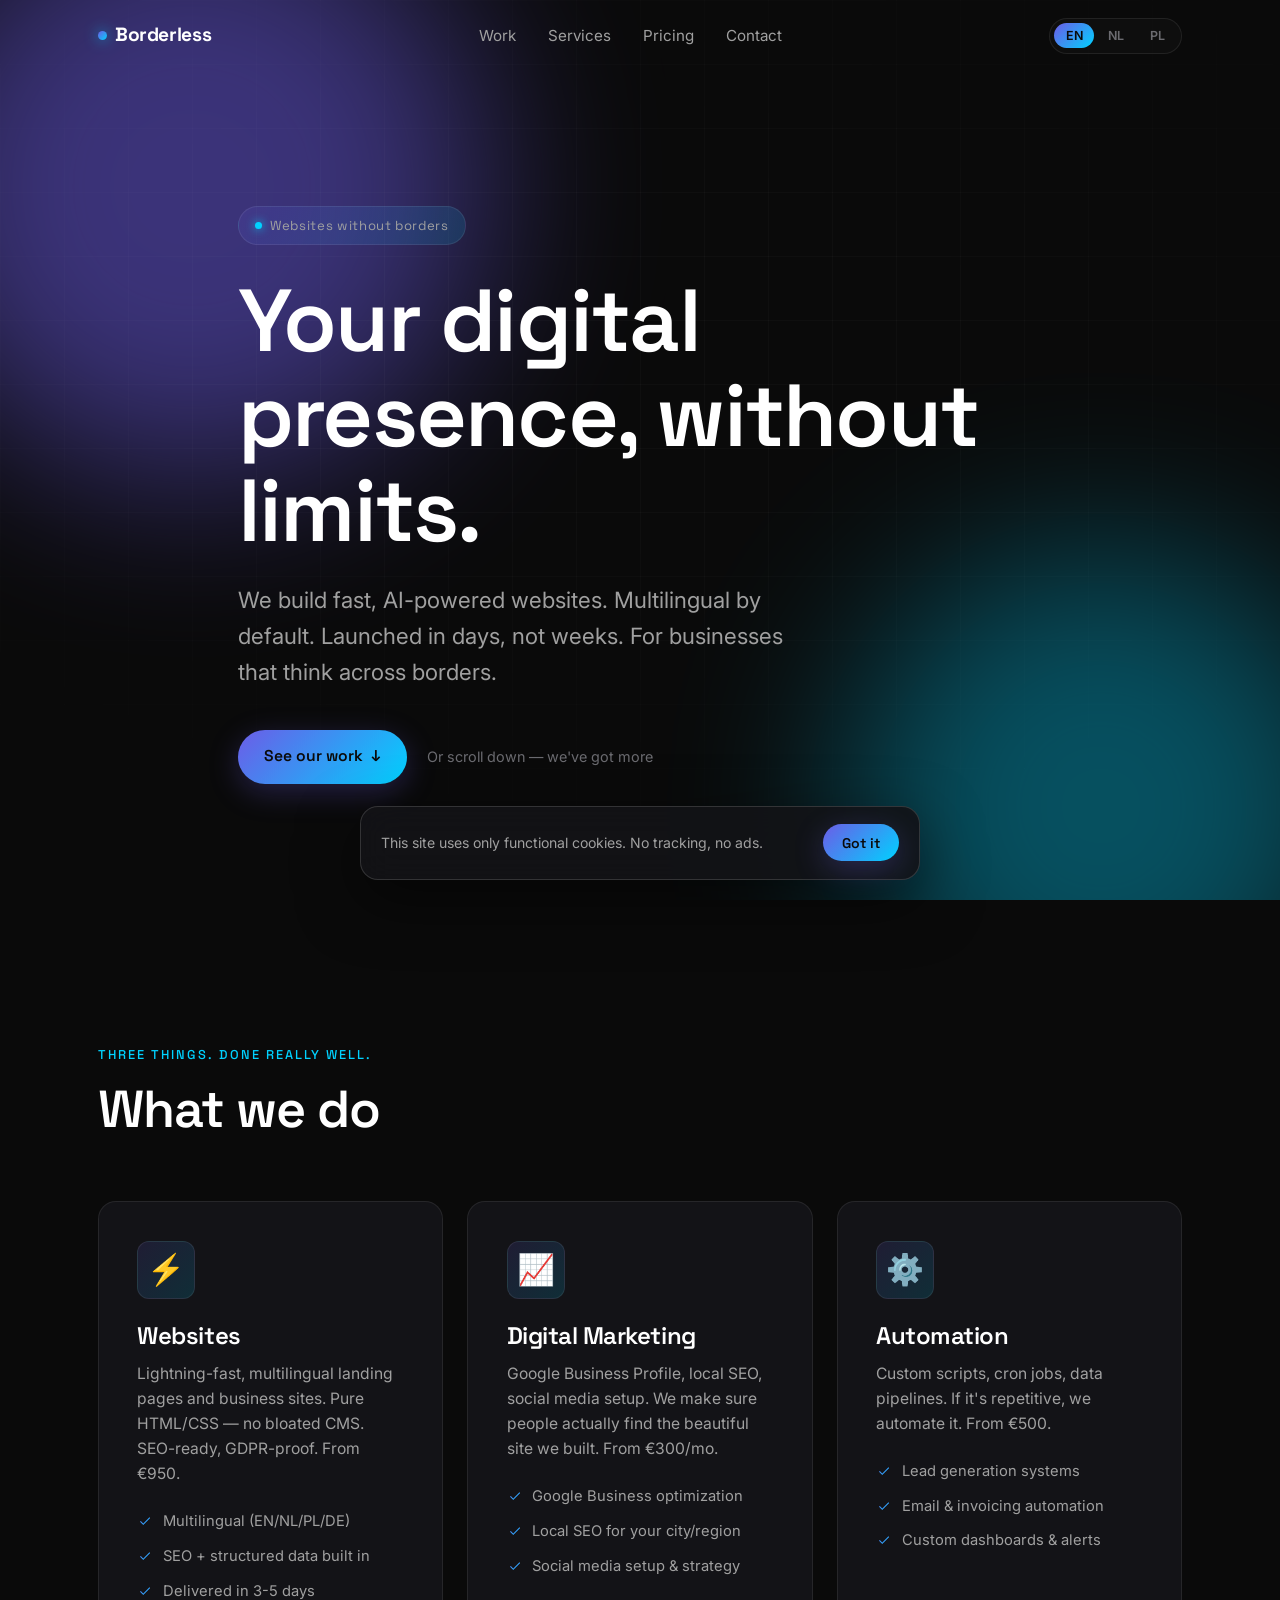
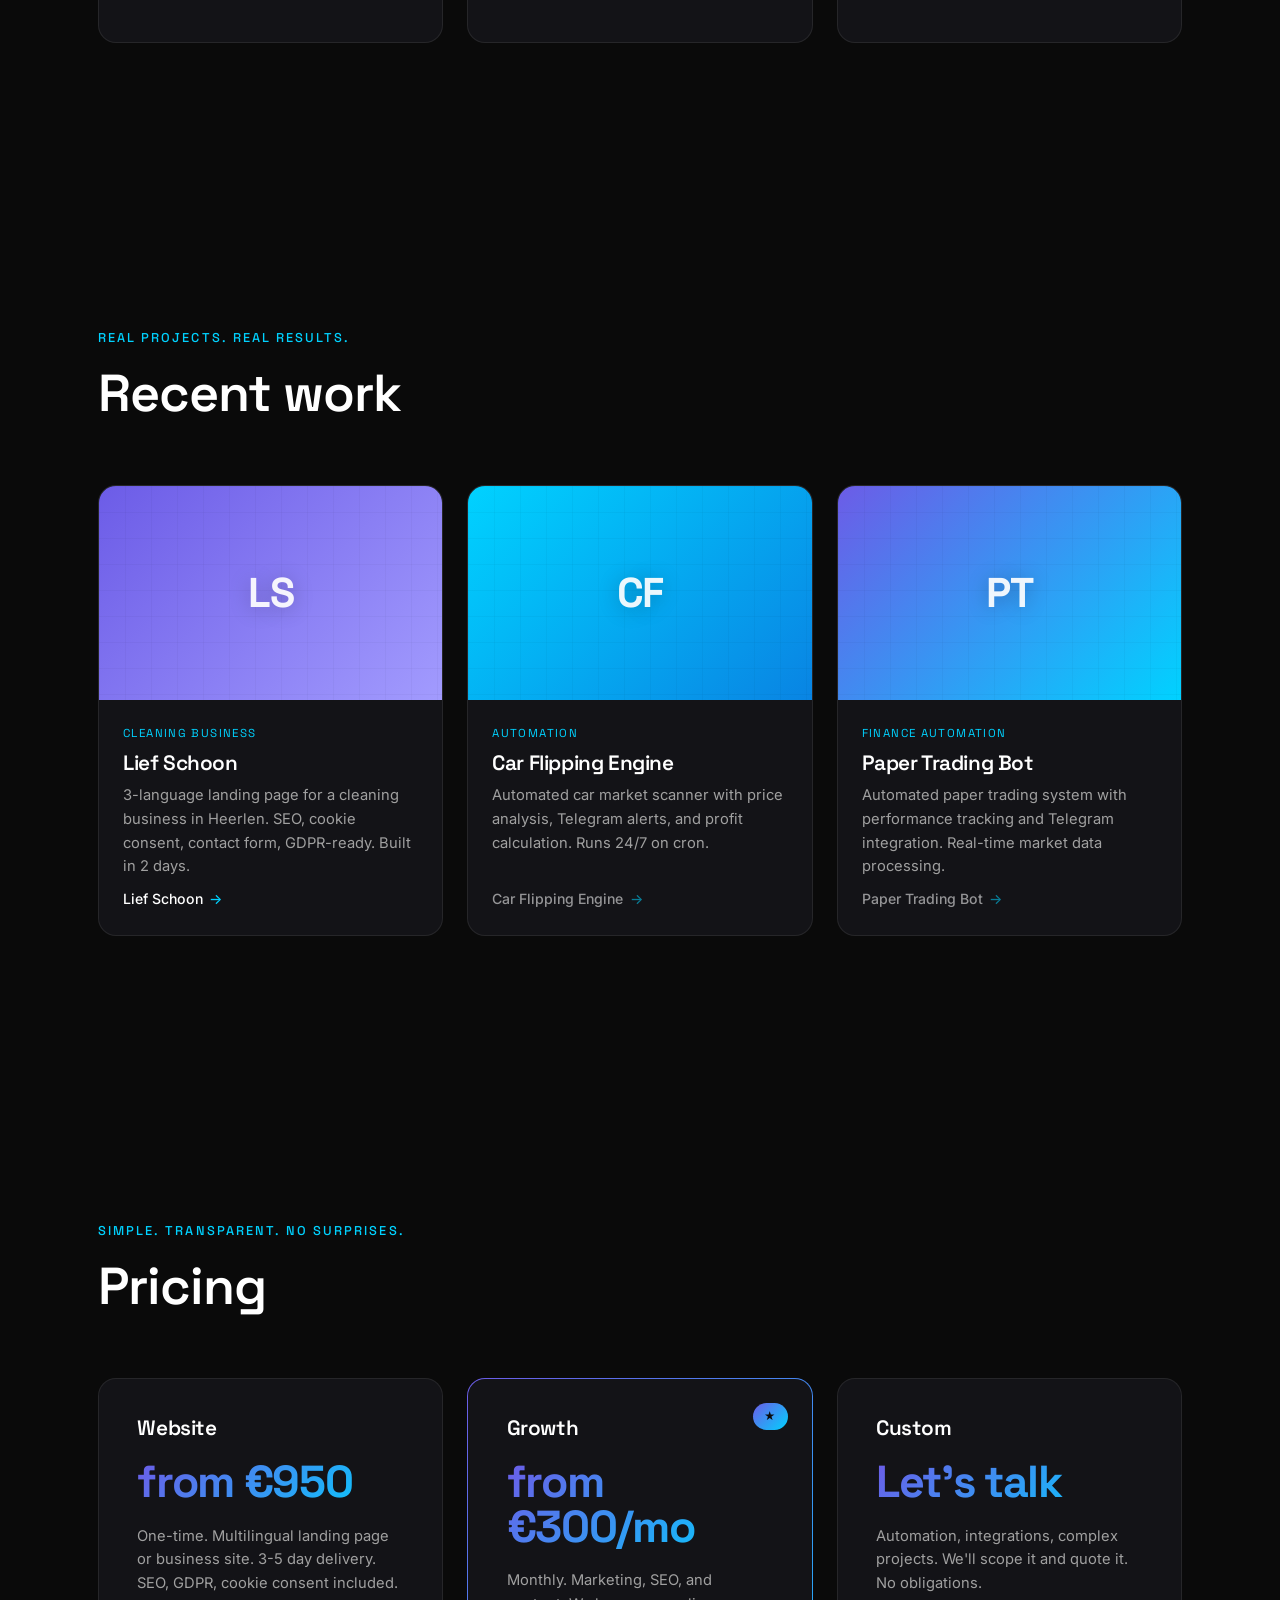
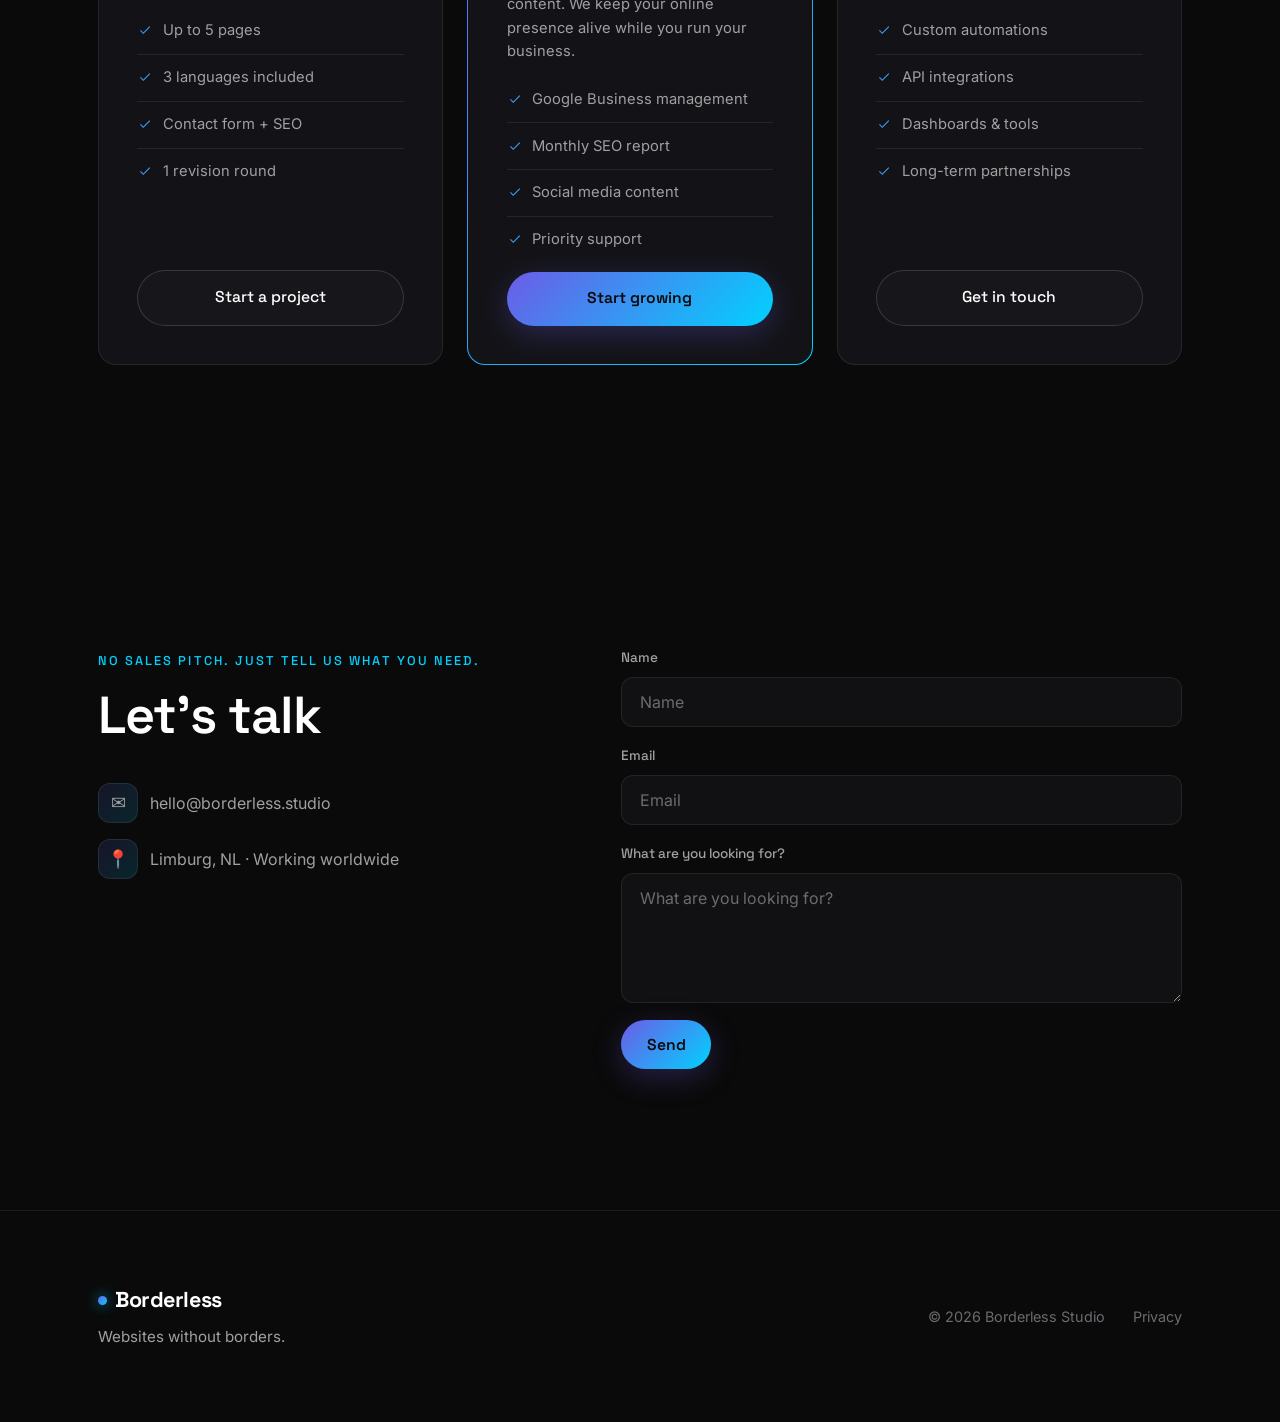
==== index.html @ 2189a5ac "feat: Borderless Studio landing page — dark premium, 3 langs, AI-powered agency" ====
<!DOCTYPE html>
<html lang="en">
<head>
  <meta charset="UTF-8" />
  <meta name="viewport" content="width=device-width, initial-scale=1.0" />
  <title data-i18n="meta.title">Borderless Studio — Websites Without Borders | AI-Powered Agency</title>
  <meta name="description" data-i18n-attr="content:meta.desc" content="We build fast, beautiful, multilingual websites for businesses that think across borders. NL · PL · EN. Based in Limburg, working worldwide." />

  <!-- Canonical & language alternates -->
  <link rel="canonical" href="https://borderless.nl/" />
  <link rel="alternate" hreflang="en" href="https://borderless.nl/" />
  <link rel="alternate" hreflang="nl" href="https://borderless.nl/" />
  <link rel="alternate" hreflang="pl" href="https://borderless.nl/" />
  <link rel="alternate" hreflang="x-default" href="https://borderless.nl/" />

  <!-- Open Graph -->
  <meta property="og:type" content="website" />
  <meta property="og:site_name" content="Borderless Studio" />
  <meta property="og:title" content="Borderless Studio — Websites Without Borders" />
  <meta property="og:description" content="Fast, AI-powered, multilingual websites. Launched in days, not weeks." />
  <meta property="og:url" content="https://borderless.nl/" />
  <meta property="og:image" content="https://borderless.nl/assets/og-image.svg" />

  <!-- Twitter -->
  <meta name="twitter:card" content="summary_large_image" />
  <meta name="twitter:title" content="Borderless Studio — Websites Without Borders" />
  <meta name="twitter:description" content="Fast, AI-powered, multilingual websites. Launched in days, not weeks." />
  <meta name="twitter:image" content="https://borderless.nl/assets/og-image.svg" />

  <meta name="theme-color" content="#0A0A0A" />

  <!-- Favicon -->
  <link rel="icon" href="assets/favicon.svg" type="image/svg+xml" />

  <!-- Fonts -->
  <link rel="preconnect" href="https://fonts.googleapis.com" />
  <link rel="preconnect" href="https://fonts.gstatic.com" crossorigin />
  <link href="https://fonts.googleapis.com/css2?family=Inter:wght@400;500;600&family=Space+Grotesk:wght@500;600;700&display=swap" rel="stylesheet" />

  <link rel="stylesheet" href="css/styles.css" />

  <!-- JSON-LD Organization schema -->
  <script type="application/ld+json">
  {
    "@context": "https://schema.org",
    "@type": "Organization",
    "name": "Borderless Studio",
    "url": "https://borderless.nl/",
    "logo": "https://borderless.nl/assets/og-image.svg",
    "description": "AI-powered agency building fast, multilingual websites, digital marketing and automation.",
    "email": "hello@borderless.studio",
    "slogan": "Websites without borders",
    "areaServed": "Worldwide",
    "address": {
      "@type": "PostalAddress",
      "addressRegion": "Limburg",
      "addressCountry": "NL"
    },
    "knowsLanguage": ["en", "nl", "pl"]
  }
  </script>
</head>
<body>

  <!-- ============ NAV ============ -->
  <header class="nav">
    <div class="nav-inner">
      <a href="#top" class="brand"><span class="dot"></span>Borderless</a>

      <nav class="nav-links" aria-label="Primary">
        <a href="#work" data-i18n="nav.work">Work</a>
        <a href="#services" data-i18n="nav.services">Services</a>
        <a href="#pricing" data-i18n="nav.pricing">Pricing</a>
        <a href="#contact" data-i18n="nav.contact">Contact</a>
      </nav>

      <div class="nav-right">
        <div class="lang" role="group" aria-label="Language">
          <button data-lang="en">EN</button>
          <button data-lang="nl">NL</button>
          <button data-lang="pl">PL</button>
        </div>
        <button class="nav-toggle" aria-label="Menu" aria-expanded="false">
          <span></span><span></span><span></span>
        </button>
      </div>
    </div>
  </header>

  <main id="top">

    <!-- ============ HERO ============ -->
    <section class="hero">
      <div class="hero-bg" aria-hidden="true">
        <span class="orb orb-1"></span>
        <span class="orb orb-2"></span>
        <span class="grid"></span>
      </div>
      <div class="container hero-inner">
        <span class="hero-tag" data-i18n="hero.tag" data-reveal>Websites without borders</span>
        <h1 data-reveal data-delay="1">
          <span data-i18n="hero.title">Your digital presence, without limits.</span>
        </h1>
        <p class="hero-desc" data-i18n="hero.desc" data-reveal data-delay="2">We build fast, AI-powered websites. Multilingual by default. Launched in days, not weeks. For businesses that think across borders.</p>
        <div class="hero-actions" data-reveal data-delay="3">
          <a href="#work" class="btn btn-primary"><span data-i18n="hero.cta">See our work</span> ↓</a>
          <span class="hero-secondary" data-i18n="hero.secondary">Or scroll down — we've got more</span>
        </div>
      </div>
    </section>

    <!-- ============ SERVICES ============ -->
    <section class="section" id="services">
      <div class="container">
        <div class="section-head" data-reveal>
          <span class="eyebrow" data-i18n="services.subtitle">Three things. Done really well.</span>
          <h2 class="section-title" data-i18n="services.title">What we do</h2>
        </div>

        <div class="grid-3">
          <!-- Websites -->
          <article class="card" data-reveal>
            <div class="card-icon" aria-hidden="true">⚡</div>
            <h3 data-i18n="services.websites.title">Websites</h3>
            <p class="card-desc" data-i18n="services.websites.desc">Lightning-fast, multilingual landing pages and business sites.</p>
            <ul class="card-list">
              <li data-i18n="services.websites.items.0">Multilingual (EN/NL/PL/DE)</li>
              <li data-i18n="services.websites.items.1">SEO + structured data built in</li>
              <li data-i18n="services.websites.items.2">Delivered in 3-5 days</li>
            </ul>
          </article>

          <!-- Marketing -->
          <article class="card" data-reveal data-delay="1">
            <div class="card-icon" aria-hidden="true">📈</div>
            <h3 data-i18n="services.marketing.title">Digital Marketing</h3>
            <p class="card-desc" data-i18n="services.marketing.desc">Google Business Profile, local SEO, social media setup.</p>
            <ul class="card-list">
              <li data-i18n="services.marketing.items.0">Google Business optimization</li>
              <li data-i18n="services.marketing.items.1">Local SEO for your city/region</li>
              <li data-i18n="services.marketing.items.2">Social media setup & strategy</li>
            </ul>
          </article>

          <!-- Automation -->
          <article class="card" data-reveal data-delay="2">
            <div class="card-icon" aria-hidden="true">⚙️</div>
            <h3 data-i18n="services.automation.title">Automation</h3>
            <p class="card-desc" data-i18n="services.automation.desc">Custom scripts, cron jobs, data pipelines.</p>
            <ul class="card-list">
              <li data-i18n="services.automation.items.0">Lead generation systems</li>
              <li data-i18n="services.automation.items.1">Email & invoicing automation</li>
              <li data-i18n="services.automation.items.2">Custom dashboards & alerts</li>
            </ul>
          </article>
        </div>
      </div>
    </section>

    <!-- ============ WORK ============ -->
    <section class="section" id="work">
      <div class="container">
        <div class="section-head" data-reveal>
          <span class="eyebrow" data-i18n="work.subtitle">Real projects. Real results.</span>
          <h2 class="section-title" data-i18n="work.title">Recent work</h2>
        </div>

        <div class="work-grid">
          <!-- Case 1 -->
          <article class="work-card" data-reveal>
            <div class="work-thumb work-thumb-1" aria-hidden="true"><span class="mark">LS</span></div>
            <div class="work-body">
              <span class="work-tag" data-i18n="work.case1.tag">Cleaning business</span>
              <h3 data-i18n="work.case1.title">Lief Schoon</h3>
              <p data-i18n="work.case1.desc">3-language landing page for a cleaning business in Heerlen.</p>
              <a class="work-link" data-i18n-href="work.case1.link" href="https://liefschoon.nl" target="_blank" rel="noopener">
                <span data-i18n="work.case1.title">Lief Schoon</span> <span class="arr">→</span>
              </a>
            </div>
          </article>

          <!-- Case 2 -->
          <article class="work-card" data-reveal data-delay="1">
            <div class="work-thumb work-thumb-2" aria-hidden="true"><span class="mark">CF</span></div>
            <div class="work-body">
              <span class="work-tag" data-i18n="work.case2.tag">Automation</span>
              <h3 data-i18n="work.case2.title">Car Flipping Engine</h3>
              <p data-i18n="work.case2.desc">Automated car market scanner with price analysis and Telegram alerts.</p>
              <a class="work-link" data-i18n-href="work.case2.link" href="#">
                <span data-i18n="work.case2.title">Car Flipping Engine</span> <span class="arr">→</span>
              </a>
            </div>
          </article>

          <!-- Case 3 -->
          <article class="work-card" data-reveal data-delay="2">
            <div class="work-thumb work-thumb-3" aria-hidden="true"><span class="mark">PT</span></div>
            <div class="work-body">
              <span class="work-tag" data-i18n="work.case3.tag">Finance automation</span>
              <h3 data-i18n="work.case3.title">Paper Trading Bot</h3>
              <p data-i18n="work.case3.desc">Automated paper trading system with performance tracking.</p>
              <a class="work-link" data-i18n-href="work.case3.link" href="#">
                <span data-i18n="work.case3.title">Paper Trading Bot</span> <span class="arr">→</span>
              </a>
            </div>
          </article>
        </div>
      </div>
    </section>

    <!-- ============ PRICING ============ -->
    <section class="section" id="pricing">
      <div class="container">
        <div class="section-head" data-reveal>
          <span class="eyebrow" data-i18n="pricing.subtitle">Simple. Transparent. No surprises.</span>
          <h2 class="section-title" data-i18n="pricing.title">Pricing</h2>
        </div>

        <div class="pricing-grid">
          <!-- Website -->
          <article class="price-card" data-reveal>
            <h3 data-i18n="pricing.website.title">Website</h3>
            <div class="price-amount gradient-text" data-i18n="pricing.website.price">from €950</div>
            <p class="price-desc" data-i18n="pricing.website.desc">One-time. Multilingual landing page or business site.</p>
            <ul class="price-list">
              <li data-i18n="pricing.website.items.0">Up to 5 pages</li>
              <li data-i18n="pricing.website.items.1">3 languages included</li>
              <li data-i18n="pricing.website.items.2">Contact form + SEO</li>
              <li data-i18n="pricing.website.items.3">1 revision round</li>
            </ul>
            <a href="#contact" class="btn btn-ghost" data-i18n="pricing.website.cta">Start a project</a>
          </article>

          <!-- Growth (featured) -->
          <article class="price-card featured" data-reveal data-delay="1">
            <span class="price-badge">★</span>
            <h3 data-i18n="pricing.growth.title">Growth</h3>
            <div class="price-amount gradient-text" data-i18n="pricing.growth.price">from €300/mo</div>
            <p class="price-desc" data-i18n="pricing.growth.desc">Monthly. Marketing, SEO, and content.</p>
            <ul class="price-list">
              <li data-i18n="pricing.growth.items.0">Google Business management</li>
              <li data-i18n="pricing.growth.items.1">Monthly SEO report</li>
              <li data-i18n="pricing.growth.items.2">Social media content</li>
              <li data-i18n="pricing.growth.items.3">Priority support</li>
            </ul>
            <a href="#contact" class="btn btn-primary" data-i18n="pricing.growth.cta">Start growing</a>
          </article>

          <!-- Custom -->
          <article class="price-card" data-reveal data-delay="2">
            <h3 data-i18n="pricing.custom.title">Custom</h3>
            <div class="price-amount gradient-text" data-i18n="pricing.custom.price">Let's talk</div>
            <p class="price-desc" data-i18n="pricing.custom.desc">Automation, integrations, complex projects.</p>
            <ul class="price-list">
              <li data-i18n="pricing.custom.items.0">Custom automations</li>
              <li data-i18n="pricing.custom.items.1">API integrations</li>
              <li data-i18n="pricing.custom.items.2">Dashboards & tools</li>
              <li data-i18n="pricing.custom.items.3">Long-term partnerships</li>
            </ul>
            <a href="#contact" class="btn btn-ghost" data-i18n="pricing.custom.cta">Get in touch</a>
          </article>
        </div>
      </div>
    </section>

    <!-- ============ CONTACT ============ -->
    <section class="section" id="contact">
      <div class="container">
        <div class="contact-wrap">
          <div class="contact-info" data-reveal>
            <div>
              <span class="eyebrow" data-i18n="contact.subtitle">No sales pitch. Just tell us what you need.</span>
              <h2 class="section-title" data-i18n="contact.title">Let's talk</h2>
            </div>
            <div class="contact-meta">
              <a href="mailto:hello@borderless.studio">
                <span class="ic" aria-hidden="true">✉</span>
                <span data-i18n="contact.email_label">hello@borderless.studio</span>
              </a>
              <span>
                <span class="ic" aria-hidden="true">📍</span>
                <span data-i18n="contact.location">Limburg, NL · Working worldwide</span>
              </span>
            </div>
          </div>

          <form id="contact-form" class="form" data-reveal data-delay="1">
            <input type="hidden" name="access_key" value="6c70aaf5-dd2a-474c-94fd-c54477efcf26" />
            <input type="hidden" name="subject" value="New inquiry via Borderless Studio" />
            <input type="hidden" name="from_name" value="Borderless Studio Website" />
            <!-- honeypot -->
            <input type="checkbox" name="botcheck" class="hp" tabindex="-1" autocomplete="off" aria-hidden="true" />

            <div class="field">
              <label for="c-name" data-i18n="contact.name">Name</label>
              <input id="c-name" type="text" name="name" required data-i18n-attr="placeholder:contact.name" />
            </div>
            <div class="field">
              <label for="c-email" data-i18n="contact.email">Email</label>
              <input id="c-email" type="email" name="email" required data-i18n-attr="placeholder:contact.email" />
            </div>
            <div class="field">
              <label for="c-msg" data-i18n="contact.message">What are you looking for?</label>
              <textarea id="c-msg" name="message" required data-i18n-attr="placeholder:contact.message"></textarea>
            </div>
            <button type="submit" class="btn btn-primary" data-i18n="contact.submit">Send</button>
            <p class="form-note" role="status" aria-live="polite"></p>
          </form>
        </div>
      </div>
    </section>
  </main>

  <!-- ============ FOOTER ============ -->
  <footer class="footer">
    <div class="container footer-inner">
      <div>
        <div class="brand"><span class="dot"></span>Borderless</div>
        <p class="footer-tagline" data-i18n="footer.tagline">Websites without borders.</p>
      </div>
      <div class="footer-right">
        <span data-i18n="footer.rights">© 2026 Borderless Studio</span>
        <a href="privacy.html" data-i18n="footer.privacy">Privacy</a>
      </div>
    </div>
  </footer>

  <!-- ============ COOKIE BANNER ============ -->
  <div class="cookie" role="dialog" aria-live="polite" aria-label="Cookie notice">
    <p data-i18n="cookie.text">This site uses only functional cookies. No tracking, no ads.</p>
    <button class="btn btn-primary" data-i18n="cookie.button">Got it</button>
  </div>

  <script src="js/main.js"></script>
</body>
</html>
---- css/styles.css ----
/* ==========================================================================
   Borderless Studio — Design System
   Dark · Premium · Minimal
   ========================================================================== */

:root {
  --bg: #0A0A0A;
  --bg-elev: #111114;
  --bg-card: #131317;
  --border: rgba(255, 255, 255, 0.08);
  --border-strong: rgba(255, 255, 255, 0.14);
  --text: #FFFFFF;
  --text-soft: #A0A0A0;
  --text-dim: #6B6B70;

  --accent-1: #6C5CE7;
  --accent-2: #00D2FF;
  --gradient: linear-gradient(135deg, #6C5CE7 0%, #00D2FF 100%);
  --gradient-soft: linear-gradient(135deg, rgba(108, 92, 231, 0.14), rgba(0, 210, 255, 0.14));

  --font-body: 'Inter', -apple-system, BlinkMacSystemFont, 'Segoe UI', sans-serif;
  --font-head: 'Space Grotesk', var(--font-body);

  --max: 1180px;
  --pad: clamp(1.25rem, 5vw, 3rem);
  --radius: 18px;
  --radius-sm: 12px;

  --ease: cubic-bezier(0.16, 1, 0.3, 1);
}

/* ---------- Reset ---------- */
*,
*::before,
*::after { box-sizing: border-box; margin: 0; padding: 0; }

html {
  scroll-behavior: smooth;
  scroll-padding-top: 90px;
  -webkit-text-size-adjust: 100%;
}

body {
  font-family: var(--font-body);
  background: var(--bg);
  color: var(--text);
  line-height: 1.6;
  font-size: 16px;
  -webkit-font-smoothing: antialiased;
  text-rendering: optimizeLegibility;
  overflow-x: hidden;
}

img, svg { display: block; max-width: 100%; }
a { color: inherit; text-decoration: none; }
button { font-family: inherit; cursor: pointer; border: none; background: none; }
ul { list-style: none; }

::selection { background: rgba(108, 92, 231, 0.4); color: #fff; }

/* ---------- Layout helpers ---------- */
.container {
  width: 100%;
  max-width: var(--max);
  margin-inline: auto;
  padding-inline: var(--pad);
}

.section {
  padding-block: clamp(4.5rem, 11vw, 9rem);
  position: relative;
}

.section-head { max-width: 640px; margin-bottom: clamp(2.5rem, 6vw, 4rem); }

.eyebrow {
  font-family: var(--font-head);
  font-size: 0.8rem;
  font-weight: 500;
  letter-spacing: 0.16em;
  text-transform: uppercase;
  color: var(--accent-2);
  display: inline-block;
  margin-bottom: 1rem;
}

h1, h2, h3 { font-family: var(--font-head); font-weight: 600; line-height: 1.08; letter-spacing: -0.02em; }

h2.section-title {
  font-size: clamp(2rem, 5vw, 3.25rem);
  margin-bottom: 0.75rem;
}

.section-sub { color: var(--text-soft); font-size: clamp(1rem, 2vw, 1.15rem); }

.gradient-text {
  background: var(--gradient);
  -webkit-background-clip: text;
  background-clip: text;
  color: transparent;
}

/* ---------- Buttons ---------- */
.btn {
  display: inline-flex;
  align-items: center;
  gap: 0.55rem;
  font-family: var(--font-head);
  font-weight: 500;
  font-size: 0.98rem;
  padding: 0.9rem 1.6rem;
  border-radius: 100px;
  transition: transform 0.35s var(--ease), box-shadow 0.35s var(--ease), background 0.35s var(--ease);
  white-space: nowrap;
}

.btn-primary {
  background: var(--gradient);
  color: #0A0A0A;
  font-weight: 600;
  box-shadow: 0 8px 30px rgba(108, 92, 231, 0.28);
}
.btn-primary:hover { transform: translateY(-2px); box-shadow: 0 14px 44px rgba(0, 210, 255, 0.32); }

.btn-ghost {
  border: 1px solid var(--border-strong);
  color: var(--text);
  background: rgba(255, 255, 255, 0.02);
}
.btn-ghost:hover { border-color: rgba(255, 255, 255, 0.4); transform: translateY(-2px); }

/* ==========================================================================
   Navigation
   ========================================================================== */
.nav {
  position: fixed;
  inset: 0 0 auto 0;
  z-index: 100;
  transition: background 0.4s var(--ease), border-color 0.4s var(--ease);
  border-bottom: 1px solid transparent;
}
.nav.scrolled {
  background: rgba(10, 10, 10, 0.72);
  backdrop-filter: blur(16px) saturate(140%);
  -webkit-backdrop-filter: blur(16px) saturate(140%);
  border-bottom-color: var(--border);
}

.nav-inner {
  max-width: var(--max);
  margin-inline: auto;
  padding: 1.1rem var(--pad);
  display: flex;
  align-items: center;
  justify-content: space-between;
  gap: 1.5rem;
}

.brand {
  font-family: var(--font-head);
  font-weight: 700;
  font-size: 1.2rem;
  letter-spacing: -0.02em;
  display: flex;
  align-items: center;
  gap: 0.5rem;
}
.brand .dot {
  width: 9px; height: 9px; border-radius: 50%;
  background: var(--gradient);
  box-shadow: 0 0 14px rgba(0, 210, 255, 0.7);
}

.nav-links { display: flex; align-items: center; gap: 2rem; }
.nav-links a {
  font-size: 0.95rem;
  color: var(--text-soft);
  position: relative;
  transition: color 0.3s var(--ease);
}
.nav-links a::after {
  content: ''; position: absolute; left: 0; bottom: -5px;
  width: 0; height: 1.5px; background: var(--gradient);
  transition: width 0.3s var(--ease);
}
.nav-links a:hover { color: var(--text); }
.nav-links a:hover::after { width: 100%; }

.nav-right { display: flex; align-items: center; gap: 1.25rem; }

/* Language switcher */
.lang {
  display: flex;
  align-items: center;
  gap: 0.15rem;
  border: 1px solid var(--border);
  border-radius: 100px;
  padding: 0.28rem;
  background: rgba(255, 255, 255, 0.02);
}
.lang button {
  font-size: 0.78rem;
  font-weight: 600;
  letter-spacing: 0.03em;
  color: var(--text-dim);
  padding: 0.32rem 0.7rem;
  border-radius: 100px;
  transition: color 0.3s var(--ease), background 0.3s var(--ease);
}
.lang button:hover { color: var(--text); }
.lang button.active { color: #0A0A0A; background: var(--gradient); }

/* Mobile nav toggle */
.nav-toggle { display: none; width: 26px; height: 20px; position: relative; }
.nav-toggle span {
  position: absolute; left: 0; height: 2px; width: 100%; background: var(--text);
  transition: transform 0.35s var(--ease), opacity 0.3s var(--ease);
}
.nav-toggle span:nth-child(1) { top: 0; }
.nav-toggle span:nth-child(2) { top: 9px; }
.nav-toggle span:nth-child(3) { top: 18px; }
.nav.open .nav-toggle span:nth-child(1) { transform: translateY(9px) rotate(45deg); }
.nav.open .nav-toggle span:nth-child(2) { opacity: 0; }
.nav.open .nav-toggle span:nth-child(3) { transform: translateY(-9px) rotate(-45deg); }

/* ==========================================================================
   Hero
   ========================================================================== */
.hero {
  position: relative;
  min-height: 100svh;
  display: flex;
  align-items: center;
  padding-top: 90px;
  overflow: hidden;
}
.hero-bg {
  position: absolute;
  inset: 0;
  z-index: 0;
  pointer-events: none;
}
.hero-bg .orb {
  position: absolute;
  border-radius: 50%;
  filter: blur(90px);
  opacity: 0.5;
  animation: float 18s ease-in-out infinite;
}
.hero-bg .orb-1 { width: 46vw; height: 46vw; background: #6C5CE7; top: -12%; left: -8%; }
.hero-bg .orb-2 { width: 40vw; height: 40vw; background: #00D2FF; bottom: -18%; right: -6%; animation-delay: -6s; opacity: 0.35; }
.hero-bg .grid {
  position: absolute; inset: 0;
  background-image:
    linear-gradient(rgba(255,255,255,0.025) 1px, transparent 1px),
    linear-gradient(90deg, rgba(255,255,255,0.025) 1px, transparent 1px);
  background-size: 64px 64px;
  mask-image: radial-gradient(ellipse 80% 60% at 50% 40%, #000 30%, transparent 100%);
  -webkit-mask-image: radial-gradient(ellipse 80% 60% at 50% 40%, #000 30%, transparent 100%);
}

@keyframes float {
  0%, 100% { transform: translate(0, 0) scale(1); }
  50% { transform: translate(4%, 6%) scale(1.08); }
}

.hero-inner { position: relative; z-index: 1; max-width: 900px; }

.hero-tag {
  display: inline-flex;
  align-items: center;
  gap: 0.5rem;
  font-family: var(--font-head);
  font-size: 0.82rem;
  letter-spacing: 0.05em;
  color: var(--text-soft);
  border: 1px solid var(--border);
  background: var(--gradient-soft);
  padding: 0.5rem 1rem;
  border-radius: 100px;
  margin-bottom: 1.75rem;
}
.hero-tag::before {
  content: ''; width: 7px; height: 7px; border-radius: 50%;
  background: var(--accent-2); box-shadow: 0 0 10px var(--accent-2);
}

.hero h1 {
  font-size: clamp(2.6rem, 8vw, 5.5rem);
  margin-bottom: 1.5rem;
  max-width: 15ch;
}

.hero-desc {
  font-size: clamp(1.05rem, 2.4vw, 1.4rem);
  color: var(--text-soft);
  max-width: 42ch;
  margin-bottom: 2.5rem;
}

.hero-actions { display: flex; align-items: center; gap: 1.25rem; flex-wrap: wrap; }
.hero-secondary { color: var(--text-dim); font-size: 0.9rem; }

/* ==========================================================================
   Services
   ========================================================================== */
.grid-3 {
  display: grid;
  grid-template-columns: repeat(3, 1fr);
  gap: 1.5rem;
}

.card {
  background: var(--bg-card);
  border: 1px solid var(--border);
  border-radius: var(--radius);
  padding: clamp(1.75rem, 3vw, 2.5rem);
  position: relative;
  overflow: hidden;
  transition: transform 0.45s var(--ease), border-color 0.45s var(--ease), background 0.45s var(--ease);
}
.card::before {
  content: '';
  position: absolute; inset: 0;
  background: var(--gradient-soft);
  opacity: 0;
  transition: opacity 0.45s var(--ease);
  pointer-events: none;
}
.card:hover { transform: translateY(-6px); border-color: var(--border-strong); }
.card:hover::before { opacity: 1; }
.card > * { position: relative; z-index: 1; }

.card-icon {
  font-size: 1.9rem;
  width: 58px; height: 58px;
  display: grid; place-items: center;
  border-radius: var(--radius-sm);
  background: var(--gradient-soft);
  border: 1px solid var(--border);
  margin-bottom: 1.5rem;
}
.card h3 { font-size: 1.5rem; margin-bottom: 0.75rem; }
.card-desc { color: var(--text-soft); font-size: 0.98rem; margin-bottom: 1.5rem; }

.card-list { display: flex; flex-direction: column; gap: 0.7rem; }
.card-list li {
  display: flex; align-items: flex-start; gap: 0.6rem;
  font-size: 0.92rem; color: var(--text-soft);
}
.card-list li::before {
  content: '';
  flex: 0 0 auto;
  width: 16px; height: 16px; margin-top: 3px;
  border-radius: 50%;
  background:
    var(--gradient);
  -webkit-mask: url("data:image/svg+xml,%3Csvg xmlns='http://www.w3.org/2000/svg' viewBox='0 0 24 24'%3E%3Cpath fill='%23000' d='M9 16.17 4.83 12l-1.42 1.41L9 19 21 7l-1.41-1.41z'/%3E%3C/svg%3E") center/14px no-repeat;
  mask: url("data:image/svg+xml,%3Csvg xmlns='http://www.w3.org/2000/svg' viewBox='0 0 24 24'%3E%3Cpath fill='%23000' d='M9 16.17 4.83 12l-1.42 1.41L9 19 21 7l-1.41-1.41z'/%3E%3C/svg%3E") center/14px no-repeat;
}

/* ==========================================================================
   Work
   ========================================================================== */
.work-grid {
  display: grid;
  grid-template-columns: repeat(3, 1fr);
  gap: 1.5rem;
}
.work-card {
  border: 1px solid var(--border);
  border-radius: var(--radius);
  overflow: hidden;
  background: var(--bg-card);
  transition: transform 0.45s var(--ease), border-color 0.45s var(--ease);
  display: flex;
  flex-direction: column;
}
.work-card:hover { transform: translateY(-6px); border-color: var(--border-strong); }

.work-thumb {
  aspect-ratio: 16 / 10;
  position: relative;
  overflow: hidden;
  display: grid;
  place-items: center;
}
.work-thumb::after {
  content: '';
  position: absolute; inset: 0;
  background-image:
    linear-gradient(rgba(0,0,0,0.06) 1px, transparent 1px),
    linear-gradient(90deg, rgba(0,0,0,0.06) 1px, transparent 1px);
  background-size: 26px 26px;
  opacity: 0.5;
}
.work-thumb-1 { background: linear-gradient(135deg, #6C5CE7, #a29bfe); }
.work-thumb-2 { background: linear-gradient(135deg, #00D2FF, #0984e3); }
.work-thumb-3 { background: linear-gradient(135deg, #6C5CE7, #00D2FF); }
.work-thumb .mark {
  position: relative; z-index: 1;
  font-family: var(--font-head); font-weight: 700;
  font-size: 2.6rem; color: rgba(255,255,255,0.92);
  letter-spacing: -0.03em;
  text-shadow: 0 2px 20px rgba(0,0,0,0.25);
}
.work-body { padding: 1.5rem; display: flex; flex-direction: column; gap: 0.6rem; flex: 1; }
.work-tag {
  font-family: var(--font-head);
  font-size: 0.72rem; letter-spacing: 0.12em; text-transform: uppercase;
  color: var(--accent-2);
}
.work-card h3 { font-size: 1.3rem; }
.work-card p { color: var(--text-soft); font-size: 0.92rem; flex: 1; }
.work-link {
  font-size: 0.88rem; color: var(--text); font-weight: 500;
  display: inline-flex; align-items: center; gap: 0.4rem;
  transition: gap 0.3s var(--ease);
}
.work-link:hover { gap: 0.7rem; }
.work-link .arr { color: var(--accent-2); }

/* ==========================================================================
   Pricing
   ========================================================================== */
.pricing-grid {
  display: grid;
  grid-template-columns: repeat(3, 1fr);
  gap: 1.5rem;
  align-items: stretch;
}
.price-card {
  background: var(--bg-card);
  border: 1px solid var(--border);
  border-radius: var(--radius);
  padding: clamp(1.75rem, 3vw, 2.5rem);
  display: flex;
  flex-direction: column;
  gap: 1.25rem;
  position: relative;
  transition: transform 0.45s var(--ease), border-color 0.45s var(--ease);
}
.price-card:hover { transform: translateY(-6px); }
.price-card.featured {
  border-color: transparent;
  background:
    linear-gradient(var(--bg-card), var(--bg-card)) padding-box,
    var(--gradient) border-box;
  border: 1px solid transparent;
}
.price-badge {
  position: absolute; top: 1.5rem; right: 1.5rem;
  font-family: var(--font-head); font-size: 0.68rem; letter-spacing: 0.1em;
  text-transform: uppercase; font-weight: 600;
  color: #0A0A0A; background: var(--gradient);
  padding: 0.3rem 0.7rem; border-radius: 100px;
}
.price-card h3 { font-size: 1.3rem; }
.price-amount {
  font-family: var(--font-head); font-weight: 700;
  font-size: clamp(2.2rem, 5vw, 2.8rem);
  letter-spacing: -0.03em;
  line-height: 1;
}
.price-desc { color: var(--text-soft); font-size: 0.92rem; }
.price-list { display: flex; flex-direction: column; gap: 0.7rem; margin-top: 0.25rem; }
.price-list li {
  display: flex; align-items: flex-start; gap: 0.6rem;
  font-size: 0.92rem; color: var(--text-soft);
  padding-bottom: 0.7rem;
  border-bottom: 1px solid var(--border);
}
.price-list li:last-child { border-bottom: none; padding-bottom: 0; }
.price-list li::before {
  content: '';
  flex: 0 0 auto; width: 16px; height: 16px; margin-top: 3px;
  border-radius: 50%; background: var(--gradient);
  -webkit-mask: url("data:image/svg+xml,%3Csvg xmlns='http://www.w3.org/2000/svg' viewBox='0 0 24 24'%3E%3Cpath fill='%23000' d='M9 16.17 4.83 12l-1.42 1.41L9 19 21 7l-1.41-1.41z'/%3E%3C/svg%3E") center/14px no-repeat;
  mask: url("data:image/svg+xml,%3Csvg xmlns='http://www.w3.org/2000/svg' viewBox='0 0 24 24'%3E%3Cpath fill='%23000' d='M9 16.17 4.83 12l-1.42 1.41L9 19 21 7l-1.41-1.41z'/%3E%3C/svg%3E") center/14px no-repeat;
}
.price-card .btn { margin-top: auto; justify-content: center; }

/* ==========================================================================
   Contact
   ========================================================================== */
.contact-wrap {
  display: grid;
  grid-template-columns: 0.9fr 1.1fr;
  gap: clamp(2rem, 5vw, 4rem);
  align-items: start;
}
.contact-info { display: flex; flex-direction: column; gap: 1.5rem; }
.contact-info .section-title { margin-bottom: 0.5rem; }
.contact-meta { display: flex; flex-direction: column; gap: 1rem; margin-top: 0.5rem; }
.contact-meta a, .contact-meta span {
  display: flex; align-items: center; gap: 0.75rem;
  color: var(--text-soft); font-size: 1rem;
  transition: color 0.3s var(--ease);
}
.contact-meta a:hover { color: var(--text); }
.contact-meta .ic {
  width: 40px; height: 40px; flex: 0 0 auto;
  display: grid; place-items: center;
  border-radius: var(--radius-sm);
  background: var(--gradient-soft);
  border: 1px solid var(--border);
  font-size: 1.1rem;
}

.form { display: flex; flex-direction: column; gap: 1.1rem; }
.field { display: flex; flex-direction: column; gap: 0.5rem; }
.field label {
  font-family: var(--font-head); font-size: 0.85rem;
  font-weight: 500; color: var(--text-soft);
}
.field input, .field textarea {
  font-family: inherit; font-size: 1rem;
  background: var(--bg-elev);
  border: 1px solid var(--border);
  border-radius: var(--radius-sm);
  padding: 0.9rem 1.1rem;
  color: var(--text);
  width: 100%;
  transition: border-color 0.3s var(--ease), background 0.3s var(--ease);
}
.field input::placeholder, .field textarea::placeholder { color: var(--text-dim); }
.field input:focus, .field textarea:focus {
  outline: none; border-color: var(--accent-1);
  background: var(--bg-card);
}
.field textarea { resize: vertical; min-height: 130px; }

.hp { position: absolute; left: -9999px; opacity: 0; height: 0; width: 0; overflow: hidden; }

.form .btn { align-self: flex-start; }
.form-note {
  font-size: 0.9rem; padding: 0.85rem 1.1rem; border-radius: var(--radius-sm);
  display: none;
}
.form-note.show { display: block; }
.form-note.ok { background: rgba(0, 210, 255, 0.1); color: #7fe7ff; border: 1px solid rgba(0,210,255,0.3); }
.form-note.err { background: rgba(255, 107, 107, 0.1); color: #ff9d9d; border: 1px solid rgba(255,107,107,0.3); }

/* ==========================================================================
   Footer
   ========================================================================== */
.footer {
  border-top: 1px solid var(--border);
  padding-block: clamp(3rem, 6vw, 4.5rem);
}
.footer-inner {
  display: flex; flex-wrap: wrap; gap: 1.5rem;
  align-items: center; justify-content: space-between;
}
.footer .brand { font-size: 1.35rem; margin-bottom: 0.5rem; }
.footer-tagline { color: var(--text-soft); font-size: 0.95rem; }
.footer-right { display: flex; align-items: center; gap: 1.75rem; }
.footer-right a, .footer-right span { color: var(--text-dim); font-size: 0.9rem; transition: color 0.3s var(--ease); }
.footer-right a:hover { color: var(--text); }

/* ==========================================================================
   Cookie banner
   ========================================================================== */
.cookie {
  position: fixed;
  left: var(--pad); right: var(--pad); bottom: 1.25rem;
  max-width: 560px;
  margin-inline: auto;
  z-index: 200;
  background: rgba(19, 19, 23, 0.9);
  backdrop-filter: blur(16px);
  -webkit-backdrop-filter: blur(16px);
  border: 1px solid var(--border-strong);
  border-radius: var(--radius);
  padding: 1.1rem 1.25rem;
  display: flex; align-items: center; gap: 1.25rem;
  box-shadow: 0 20px 60px rgba(0,0,0,0.5);
  transform: translateY(150%);
  opacity: 0;
  transition: transform 0.5s var(--ease), opacity 0.5s var(--ease);
}
.cookie.show { transform: translateY(0); opacity: 1; }
.cookie p { font-size: 0.88rem; color: var(--text-soft); flex: 1; }
.cookie .btn { padding: 0.6rem 1.2rem; font-size: 0.88rem; }

/* ==========================================================================
   Legal / privacy page
   ========================================================================== */
.legal { padding-top: 150px; }
.legal .container { max-width: 760px; }
.legal .lead { color: var(--text-soft); font-size: 1.1rem; margin-bottom: 3rem; max-width: 60ch; }
.legal-block { margin-bottom: 2.5rem; }
.legal-block h2 { font-size: 1.4rem; margin-bottom: 0.6rem; }
.legal-block p { color: var(--text-soft); }
.legal-back {
  display: inline-flex; align-items: center; gap: 0.5rem;
  margin-top: 1.5rem; color: var(--accent-2); font-weight: 500;
}
.legal-back:hover { gap: 0.75rem; }

/* Standalone contact page spacing */
.page-contact { padding-top: 150px; }

/* ==========================================================================
   Scroll reveal
   ========================================================================== */
[data-reveal] {
  opacity: 0;
  transform: translateY(28px);
  transition: opacity 0.8s var(--ease), transform 0.8s var(--ease);
}
[data-reveal].in { opacity: 1; transform: none; }
[data-reveal][data-delay="1"] { transition-delay: 0.08s; }
[data-reveal][data-delay="2"] { transition-delay: 0.16s; }
[data-reveal][data-delay="3"] { transition-delay: 0.24s; }

@media (prefers-reduced-motion: reduce) {
  * { animation: none !important; transition-duration: 0.01ms !important; }
  [data-reveal] { opacity: 1; transform: none; }
  html { scroll-behavior: auto; }
}

/* ==========================================================================
   Responsive
   ========================================================================== */
@media (max-width: 900px) {
  .grid-3, .work-grid, .pricing-grid { grid-template-columns: 1fr; }
  .contact-wrap { grid-template-columns: 1fr; }
}

@media (max-width: 760px) {
  .nav-toggle { display: block; }
  .nav-links {
    position: fixed;
    inset: 72px var(--pad) auto var(--pad);
    flex-direction: column;
    align-items: flex-start;
    gap: 1.25rem;
    background: rgba(17, 17, 20, 0.96);
    backdrop-filter: blur(16px);
    -webkit-backdrop-filter: blur(16px);
    border: 1px solid var(--border);
    border-radius: var(--radius);
    padding: 1.5rem;
    transform: translateY(-10px);
    opacity: 0;
    pointer-events: none;
    transition: opacity 0.35s var(--ease), transform 0.35s var(--ease);
  }
  .nav.open .nav-links { opacity: 1; transform: none; pointer-events: auto; }
  .nav-links a { font-size: 1.05rem; }
}
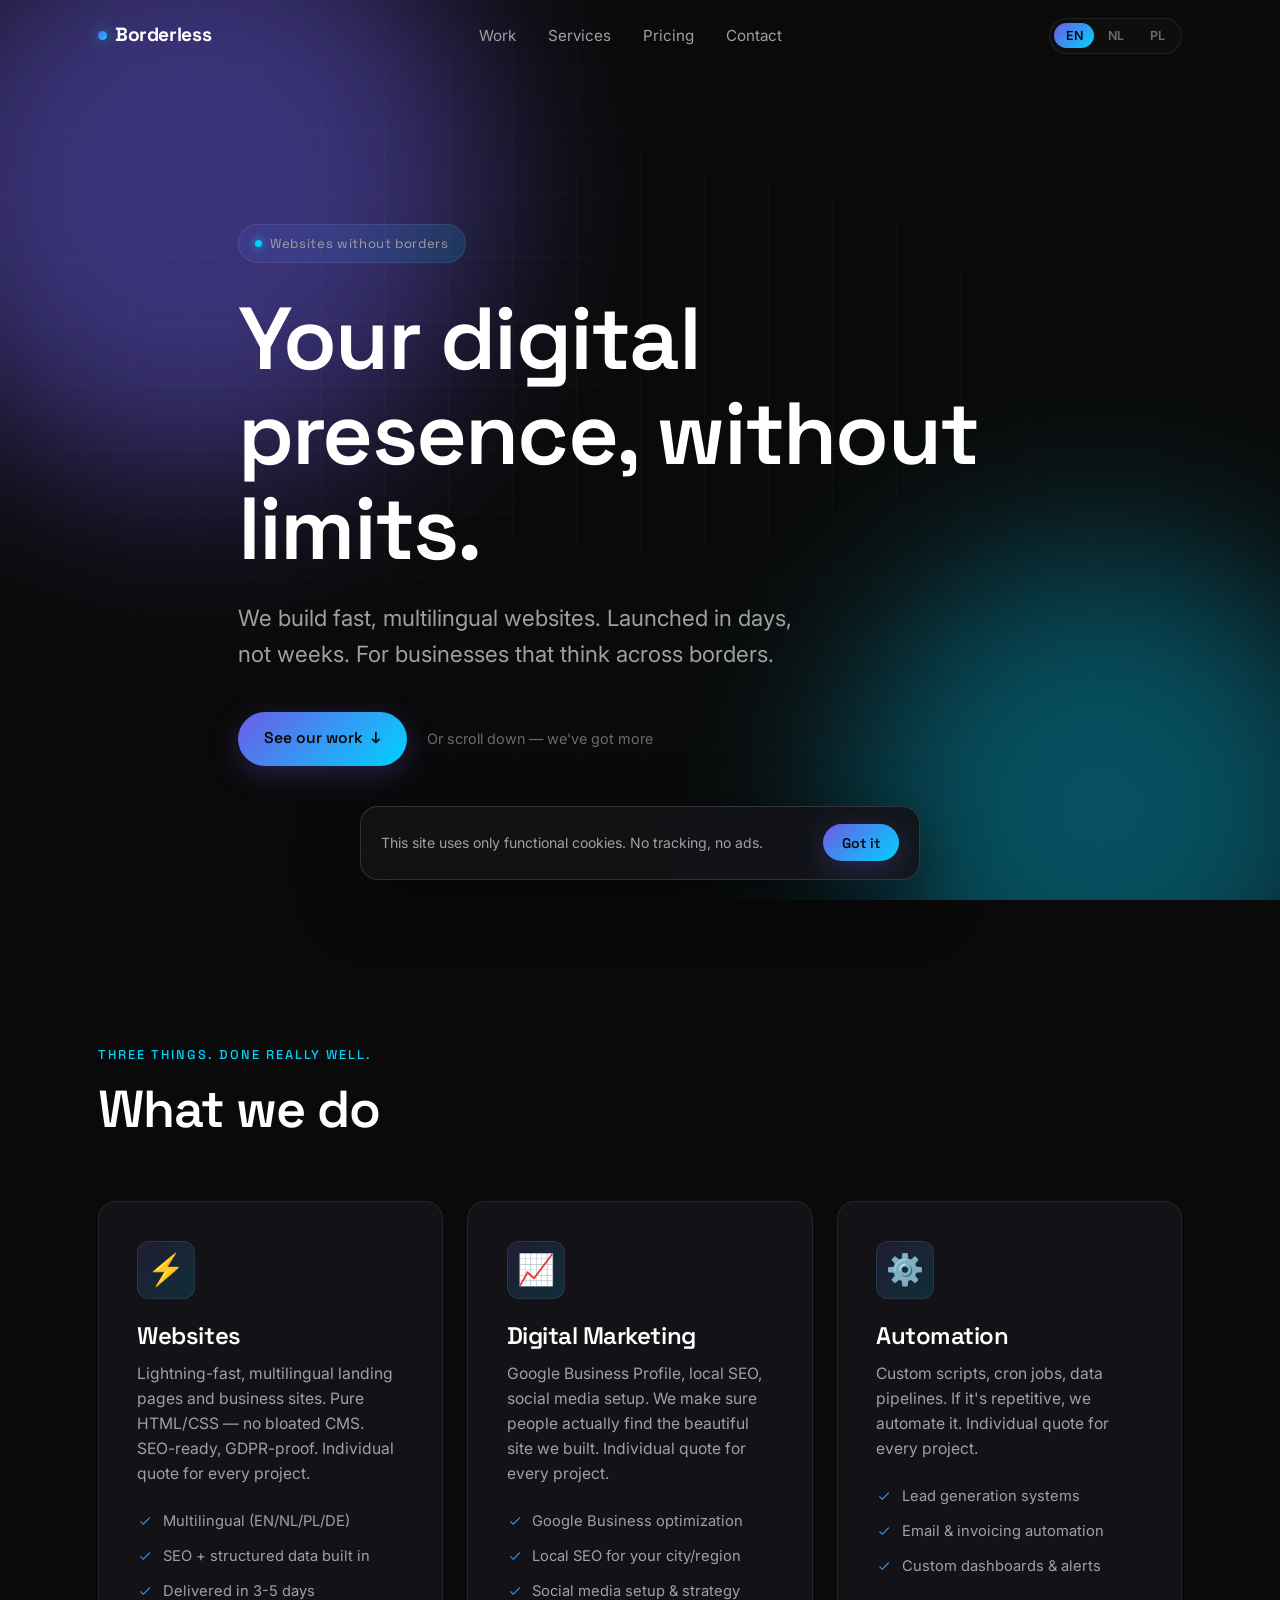
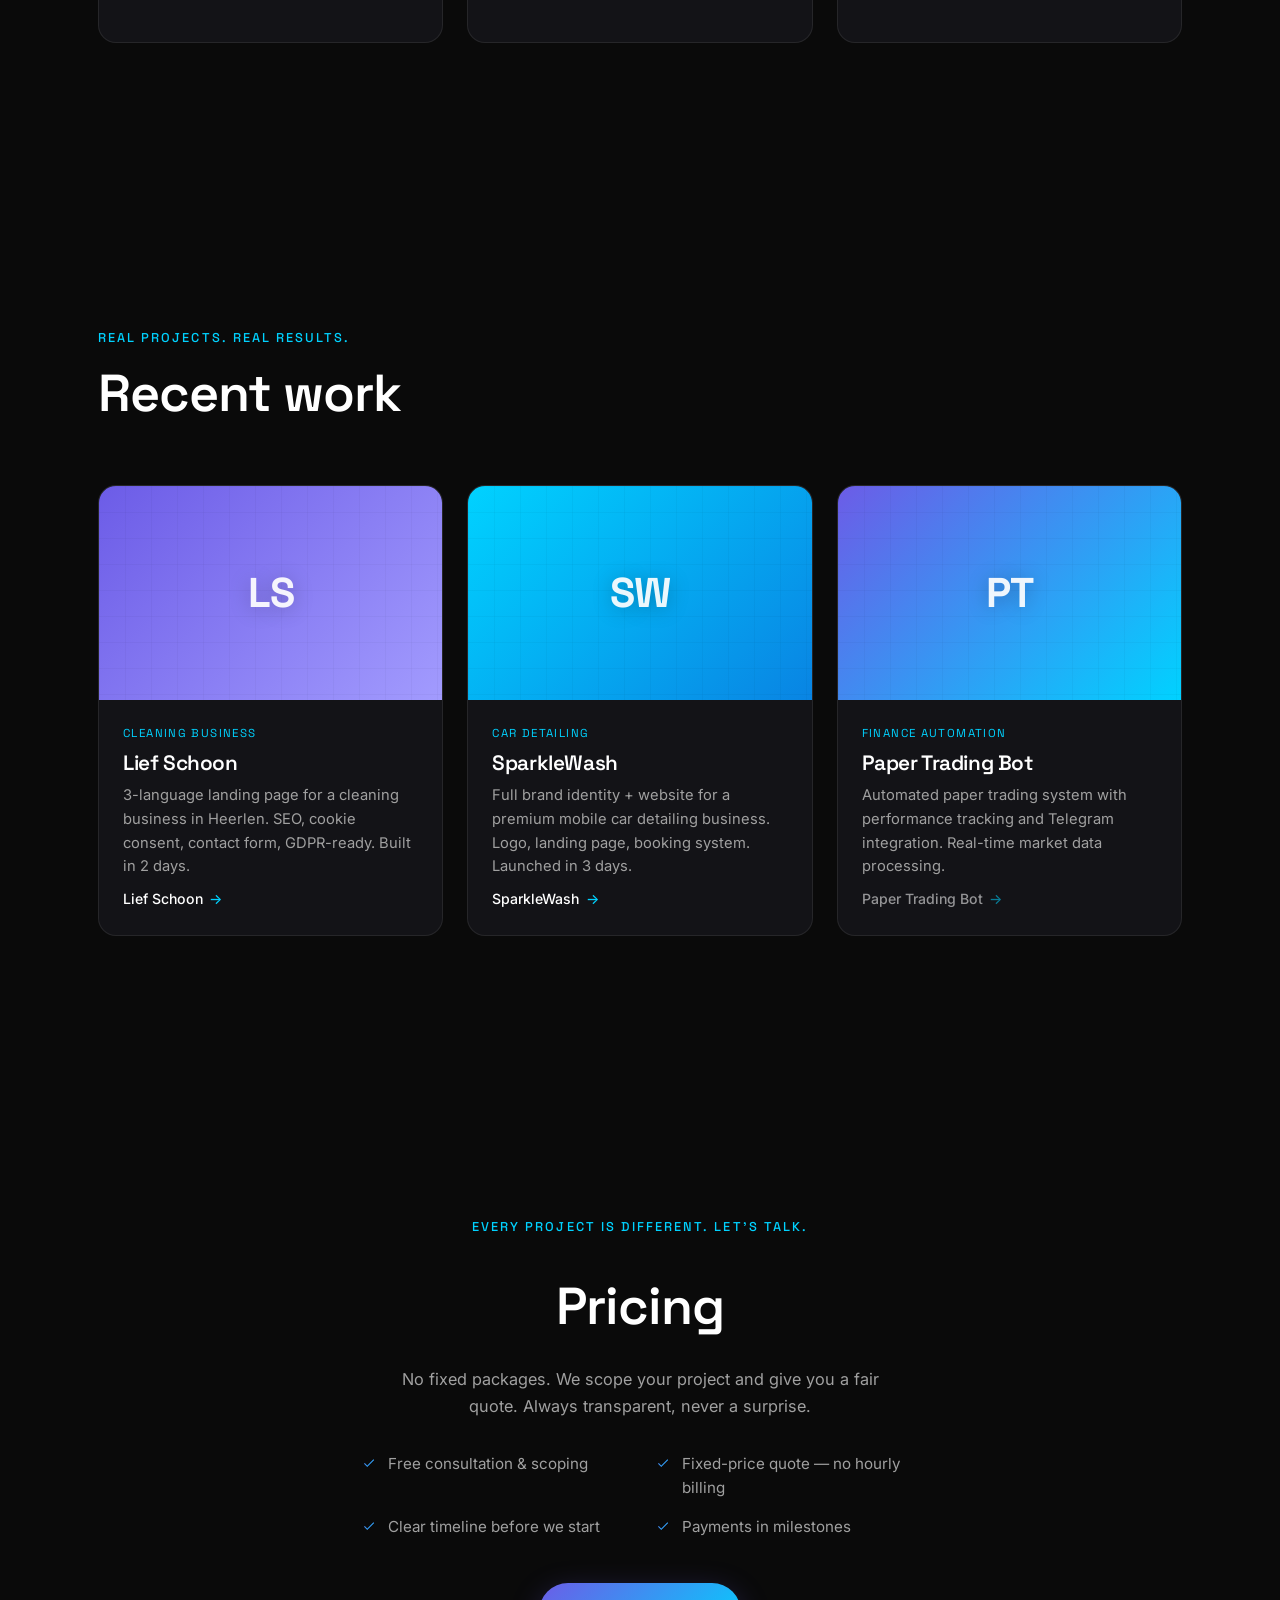
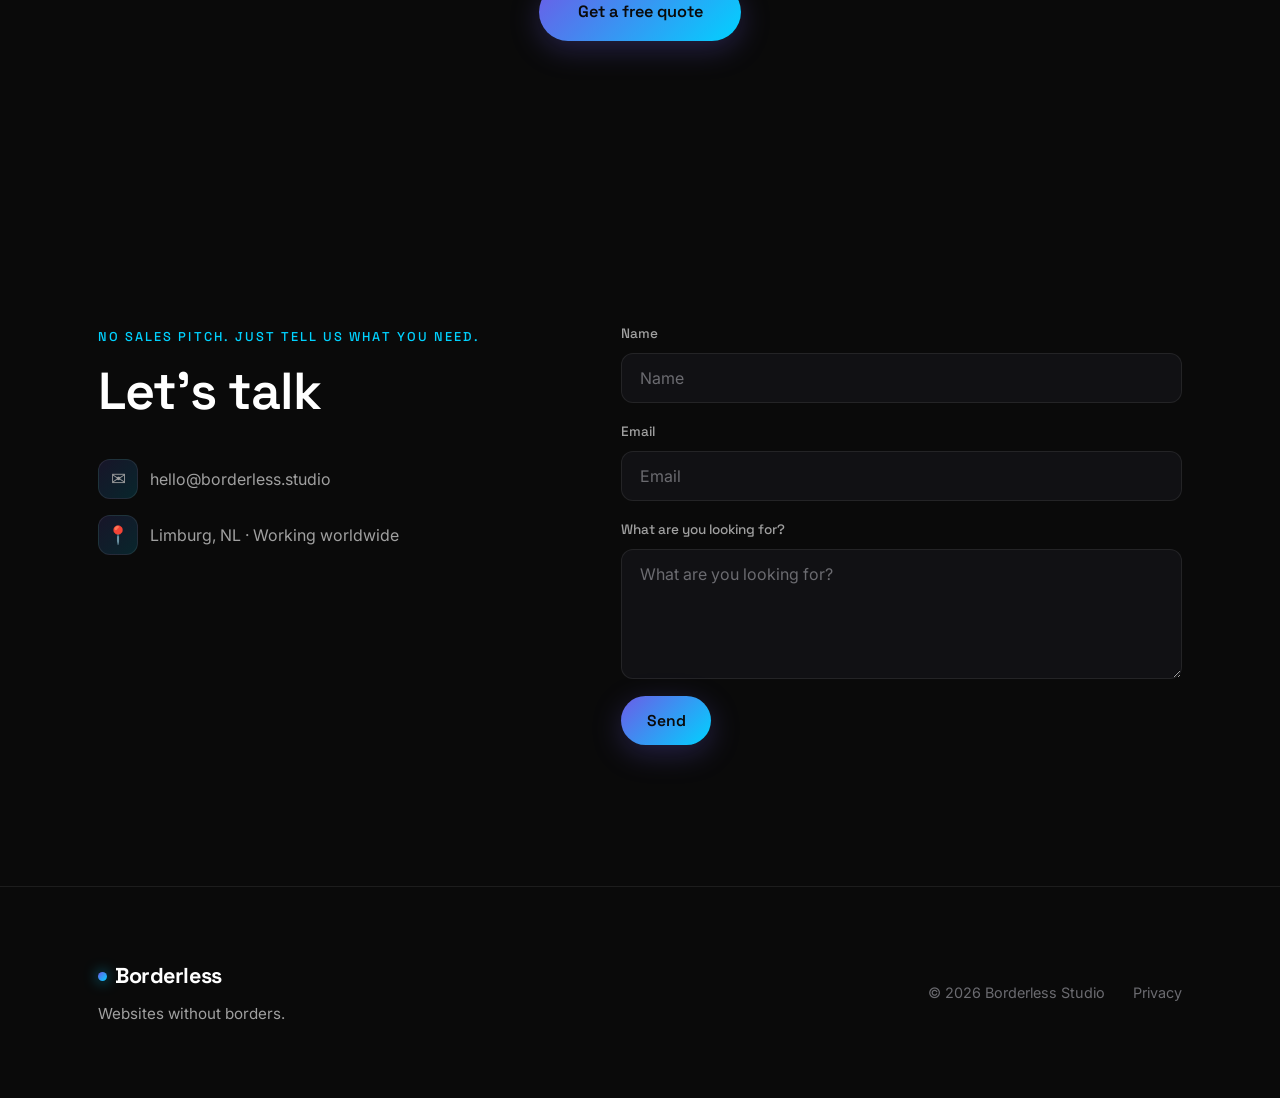
==== commit 888c9f38: "fix: remove AI references, replace pricing with custom quote, add SparkleWash case" ====
--- a/index.html
+++ b/index.html
@@ -17,14 +17,14 @@
   <meta property="og:type" content="website" />
   <meta property="og:site_name" content="Borderless Studio" />
   <meta property="og:title" content="Borderless Studio — Websites Without Borders" />
-  <meta property="og:description" content="Fast, AI-powered, multilingual websites. Launched in days, not weeks." />
+  <meta property="og:description" content="Fast, multilingual websites. Launched in days, not weeks. NL · PL · EN." />
   <meta property="og:url" content="https://borderless.nl/" />
   <meta property="og:image" content="https://borderless.nl/assets/og-image.svg" />
 
   <!-- Twitter -->
   <meta name="twitter:card" content="summary_large_image" />
   <meta name="twitter:title" content="Borderless Studio — Websites Without Borders" />
-  <meta name="twitter:description" content="Fast, AI-powered, multilingual websites. Launched in days, not weeks." />
+  <meta name="twitter:description" content="Fast, multilingual websites. Launched in days, not weeks." />
   <meta name="twitter:image" content="https://borderless.nl/assets/og-image.svg" />
 
   <meta name="theme-color" content="#0A0A0A" />
@@ -47,7 +47,7 @@
     "name": "Borderless Studio",
     "url": "https://borderless.nl/",
     "logo": "https://borderless.nl/assets/og-image.svg",
-    "description": "AI-powered agency building fast, multilingual websites, digital marketing and automation.",
+    "description": "Borderless Studio builds fast, multilingual websites, digital marketing and automation.",
     "email": "hello@borderless.studio",
     "slogan": "Websites without borders",
     "areaServed": "Worldwide",
@@ -181,13 +181,13 @@
 
           <!-- Case 2 -->
           <article class="work-card" data-reveal data-delay="1">
-            <div class="work-thumb work-thumb-2" aria-hidden="true"><span class="mark">CF</span></div>
+            <div class="work-thumb work-thumb-2" aria-hidden="true"><span class="mark">SW</span></div>
             <div class="work-body">
-              <span class="work-tag" data-i18n="work.case2.tag">Automation</span>
-              <h3 data-i18n="work.case2.title">Car Flipping Engine</h3>
-              <p data-i18n="work.case2.desc">Automated car market scanner with price analysis and Telegram alerts.</p>
-              <a class="work-link" data-i18n-href="work.case2.link" href="#">
-                <span data-i18n="work.case2.title">Car Flipping Engine</span> <span class="arr">→</span>
+              <span class="work-tag" data-i18n="work.case2.tag">Car detailing</span>
+              <h3 data-i18n="work.case2.title">SparkleWash</h3>
+              <p data-i18n="work.case2.desc">Full brand identity + website for a premium mobile car detailing business. Logo, landing page, booking system. Launched in 3 days.</p>
+              <a class="work-link" data-i18n-href="work.case2.link" href="https://sparklewash.nl" target="_blank" rel="noopener">
+                <span data-i18n="work.case2.title">SparkleWash</span> <span class="arr">→</span>
               </a>
             </div>
           </article>
@@ -211,54 +211,17 @@
     <!-- ============ PRICING ============ -->
     <section class="section" id="pricing">
       <div class="container">
-        <div class="section-head" data-reveal>
-          <span class="eyebrow" data-i18n="pricing.subtitle">Simple. Transparent. No surprises.</span>
+        <div class="pricing-single" data-reveal>
+          <span class="eyebrow" data-i18n="pricing.subtitle">Every project is different. Let's talk.</span>
           <h2 class="section-title" data-i18n="pricing.title">Pricing</h2>
-        </div>
-
-        <div class="pricing-grid">
-          <!-- Website -->
-          <article class="price-card" data-reveal>
-            <h3 data-i18n="pricing.website.title">Website</h3>
-            <div class="price-amount gradient-text" data-i18n="pricing.website.price">from €950</div>
-            <p class="price-desc" data-i18n="pricing.website.desc">One-time. Multilingual landing page or business site.</p>
-            <ul class="price-list">
-              <li data-i18n="pricing.website.items.0">Up to 5 pages</li>
-              <li data-i18n="pricing.website.items.1">3 languages included</li>
-              <li data-i18n="pricing.website.items.2">Contact form + SEO</li>
-              <li data-i18n="pricing.website.items.3">1 revision round</li>
-            </ul>
-            <a href="#contact" class="btn btn-ghost" data-i18n="pricing.website.cta">Start a project</a>
-          </article>
-
-          <!-- Growth (featured) -->
-          <article class="price-card featured" data-reveal data-delay="1">
-            <span class="price-badge">★</span>
-            <h3 data-i18n="pricing.growth.title">Growth</h3>
-            <div class="price-amount gradient-text" data-i18n="pricing.growth.price">from €300/mo</div>
-            <p class="price-desc" data-i18n="pricing.growth.desc">Monthly. Marketing, SEO, and content.</p>
-            <ul class="price-list">
-              <li data-i18n="pricing.growth.items.0">Google Business management</li>
-              <li data-i18n="pricing.growth.items.1">Monthly SEO report</li>
-              <li data-i18n="pricing.growth.items.2">Social media content</li>
-              <li data-i18n="pricing.growth.items.3">Priority support</li>
-            </ul>
-            <a href="#contact" class="btn btn-primary" data-i18n="pricing.growth.cta">Start growing</a>
-          </article>
-
-          <!-- Custom -->
-          <article class="price-card" data-reveal data-delay="2">
-            <h3 data-i18n="pricing.custom.title">Custom</h3>
-            <div class="price-amount gradient-text" data-i18n="pricing.custom.price">Let's talk</div>
-            <p class="price-desc" data-i18n="pricing.custom.desc">Automation, integrations, complex projects.</p>
-            <ul class="price-list">
-              <li data-i18n="pricing.custom.items.0">Custom automations</li>
-              <li data-i18n="pricing.custom.items.1">API integrations</li>
-              <li data-i18n="pricing.custom.items.2">Dashboards & tools</li>
-              <li data-i18n="pricing.custom.items.3">Long-term partnerships</li>
-            </ul>
-            <a href="#contact" class="btn btn-ghost" data-i18n="pricing.custom.cta">Get in touch</a>
-          </article>
+          <p class="pricing-note" data-i18n="pricing.note">No fixed packages. We scope your project and give you a fair quote. Always transparent, never a surprise.</p>
+          <ul class="pricing-benefits">
+            <li data-i18n="pricing.list.0">Free consultation & scoping</li>
+            <li data-i18n="pricing.list.1">Fixed-price quote — no hourly billing</li>
+            <li data-i18n="pricing.list.2">Clear timeline before we start</li>
+            <li data-i18n="pricing.list.3">Payments in milestones</li>
+          </ul>
+          <a href="contact.html" class="btn btn-primary btn-lg" data-i18n="pricing.cta">Get a free quote</a>
         </div>
       </div>
     </section>
--- a/css/styles.css
+++ b/css/styles.css
@@ -423,62 +423,43 @@
 /* ==========================================================================
    Pricing
    ========================================================================== */
-.pricing-grid {
-  display: grid;
-  grid-template-columns: repeat(3, 1fr);
-  gap: 1.5rem;
-  align-items: stretch;
-}
-.price-card {
-  background: var(--bg-card);
-  border: 1px solid var(--border);
-  border-radius: var(--radius);
-  padding: clamp(1.75rem, 3vw, 2.5rem);
+.pricing-single {
+  max-width: 620px;
+  margin: 0 auto;
+  text-align: center;
   display: flex;
   flex-direction: column;
+  align-items: center;
   gap: 1.25rem;
-  position: relative;
-  transition: transform 0.45s var(--ease), border-color 0.45s var(--ease);
-}
-.price-card:hover { transform: translateY(-6px); }
-.price-card.featured {
-  border-color: transparent;
-  background:
-    linear-gradient(var(--bg-card), var(--bg-card)) padding-box,
-    var(--gradient) border-box;
-  border: 1px solid transparent;
-}
-.price-badge {
-  position: absolute; top: 1.5rem; right: 1.5rem;
-  font-family: var(--font-head); font-size: 0.68rem; letter-spacing: 0.1em;
-  text-transform: uppercase; font-weight: 600;
-  color: #0A0A0A; background: var(--gradient);
-  padding: 0.3rem 0.7rem; border-radius: 100px;
-}
-.price-card h3 { font-size: 1.3rem; }
-.price-amount {
-  font-family: var(--font-head); font-weight: 700;
-  font-size: clamp(2.2rem, 5vw, 2.8rem);
-  letter-spacing: -0.03em;
-  line-height: 1;
-}
-.price-desc { color: var(--text-soft); font-size: 0.92rem; }
-.price-list { display: flex; flex-direction: column; gap: 0.7rem; margin-top: 0.25rem; }
-.price-list li {
+}
+.pricing-single .section-title { margin-top: 0.25rem; }
+.pricing-note {
+  color: var(--text-soft);
+  font-size: 1.02rem;
+  line-height: 1.65;
+  max-width: 520px;
+}
+.pricing-benefits {
+  display: grid;
+  grid-template-columns: repeat(2, minmax(0, 1fr));
+  gap: 0.9rem 1.75rem;
+  text-align: left;
+  margin: 0.75rem 0 1.5rem;
+  width: 100%;
+  max-width: 560px;
+}
+.pricing-benefits li {
   display: flex; align-items: flex-start; gap: 0.6rem;
-  font-size: 0.92rem; color: var(--text-soft);
-  padding-bottom: 0.7rem;
-  border-bottom: 1px solid var(--border);
-}
-.price-list li:last-child { border-bottom: none; padding-bottom: 0; }
-.price-list li::before {
+  font-size: 0.95rem; color: var(--text-soft);
+}
+.pricing-benefits li::before {
   content: '';
-  flex: 0 0 auto; width: 16px; height: 16px; margin-top: 3px;
+  flex: 0 0 auto; width: 18px; height: 18px; margin-top: 2px;
   border-radius: 50%; background: var(--gradient);
   -webkit-mask: url("data:image/svg+xml,%3Csvg xmlns='http://www.w3.org/2000/svg' viewBox='0 0 24 24'%3E%3Cpath fill='%23000' d='M9 16.17 4.83 12l-1.42 1.41L9 19 21 7l-1.41-1.41z'/%3E%3C/svg%3E") center/14px no-repeat;
   mask: url("data:image/svg+xml,%3Csvg xmlns='http://www.w3.org/2000/svg' viewBox='0 0 24 24'%3E%3Cpath fill='%23000' d='M9 16.17 4.83 12l-1.42 1.41L9 19 21 7l-1.41-1.41z'/%3E%3C/svg%3E") center/14px no-repeat;
 }
-.price-card .btn { margin-top: auto; justify-content: center; }
+.btn-lg { padding: 1rem 2.4rem; font-size: 1.02rem; }
 
 /* ==========================================================================
    Contact
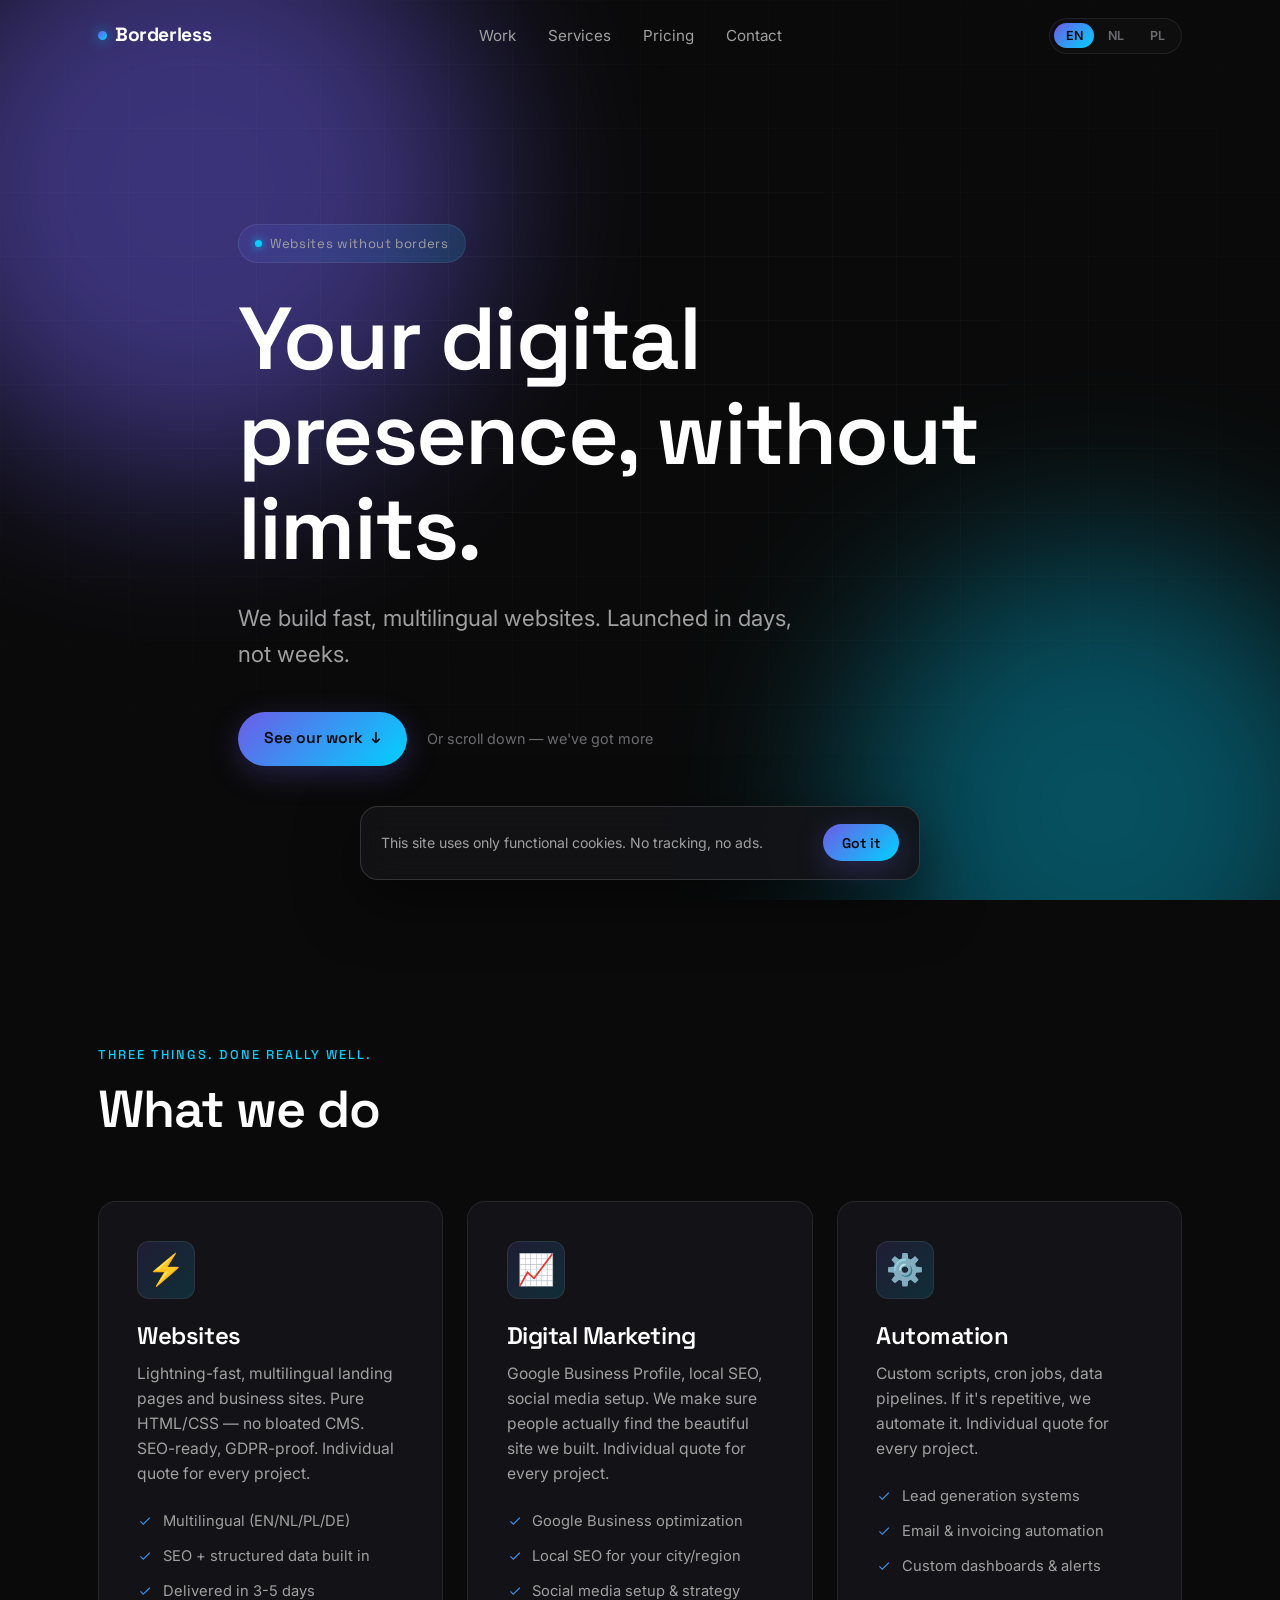
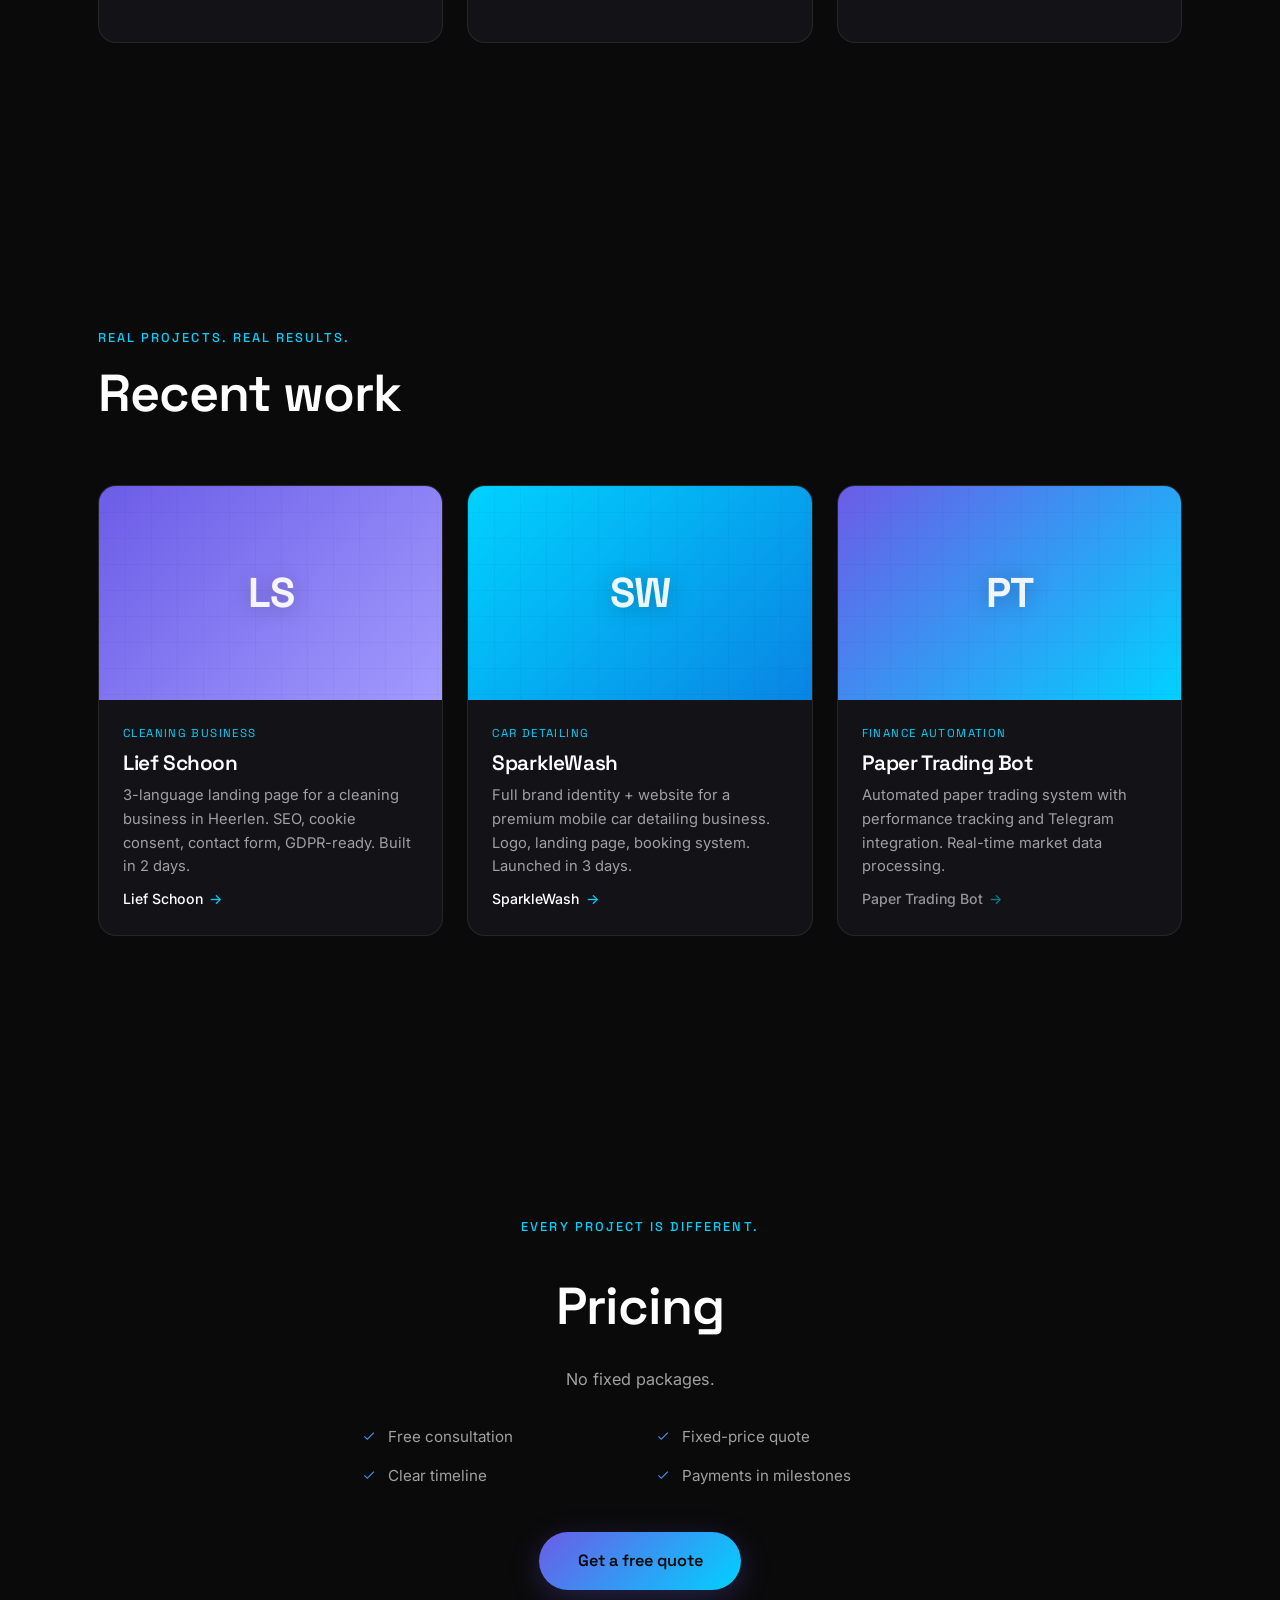
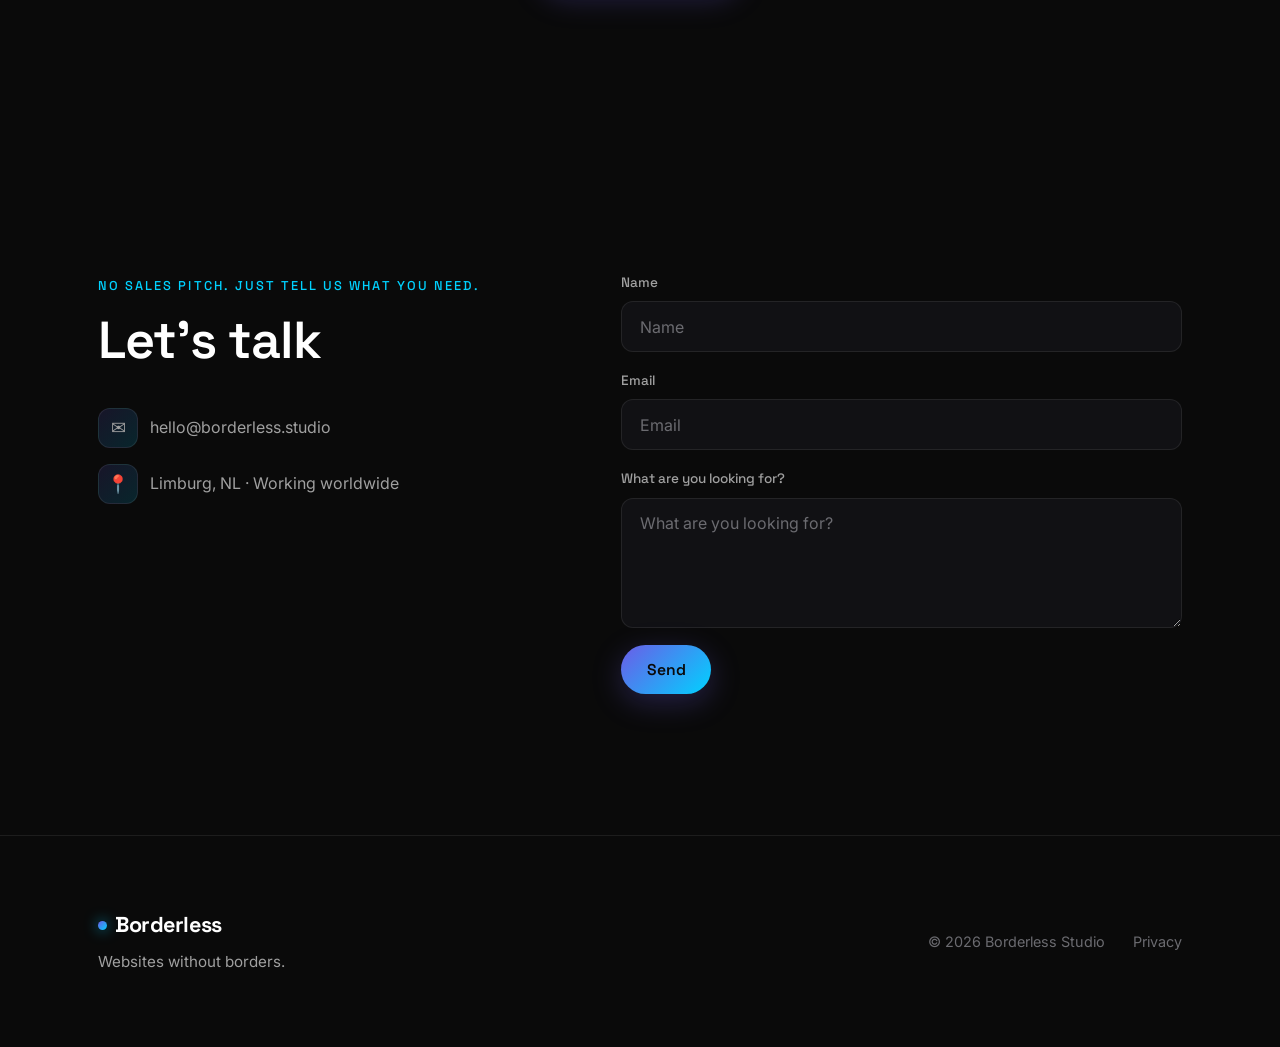
==== commit 70c21eb9: "fix: remove AI from title fallback, cookie pointer-events" ====
--- a/index.html
+++ b/index.html
@@ -3,7 +3,7 @@
 <head>
   <meta charset="UTF-8" />
   <meta name="viewport" content="width=device-width, initial-scale=1.0" />
-  <title data-i18n="meta.title">Borderless Studio — Websites Without Borders | AI-Powered Agency</title>
+  <title data-i18n="meta.title">Borderless Studio — Websites Without Borders | Web Design Agency</title>
   <meta name="description" data-i18n-attr="content:meta.desc" content="We build fast, beautiful, multilingual websites for businesses that think across borders. NL · PL · EN. Based in Limburg, working worldwide." />
 
   <!-- Canonical & language alternates -->
@@ -39,7 +39,10 @@
 
   <link rel="stylesheet" href="css/styles.css" />
 
-  <!-- JSON-LD Organization schema -->
+  <!-- Umami Analytics -->
+  <script defer src="https://cloud.umami.is/script.js" data-website-id="248597f5-c666-4ed5-89be-64bb889d6f3f"></script>
+
+  <link rel="canonical" href="https://borderless.nl/" />
   <script type="application/ld+json">
   {
     "@context": "https://schema.org",
--- a/css/styles.css
+++ b/css/styles.css
@@ -558,9 +558,10 @@
   box-shadow: 0 20px 60px rgba(0,0,0,0.5);
   transform: translateY(150%);
   opacity: 0;
+  pointer-events: none;
   transition: transform 0.5s var(--ease), opacity 0.5s var(--ease);
 }
-.cookie.show { transform: translateY(0); opacity: 1; }
+.cookie.show { transform: translateY(0); opacity: 1; pointer-events: auto; }
 .cookie p { font-size: 0.88rem; color: var(--text-soft); flex: 1; }
 .cookie .btn { padding: 0.6rem 1.2rem; font-size: 0.88rem; }
 
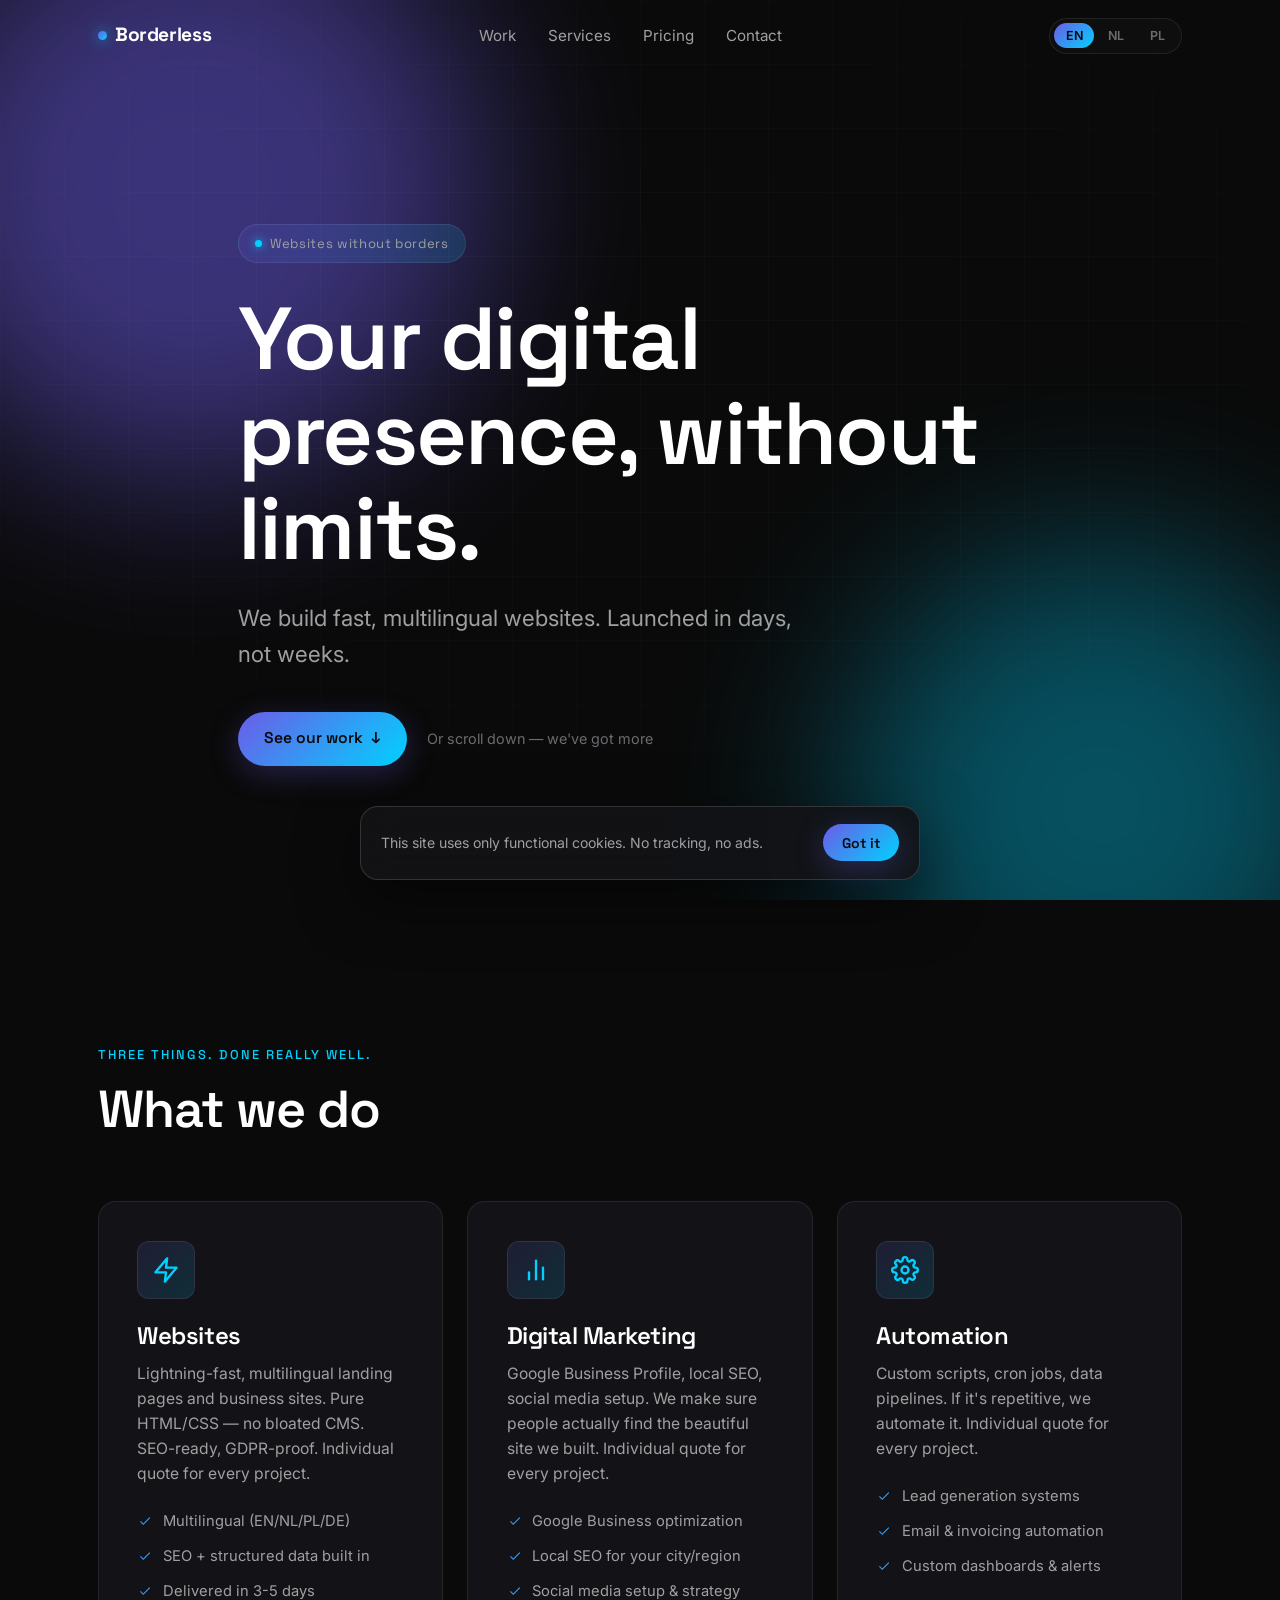
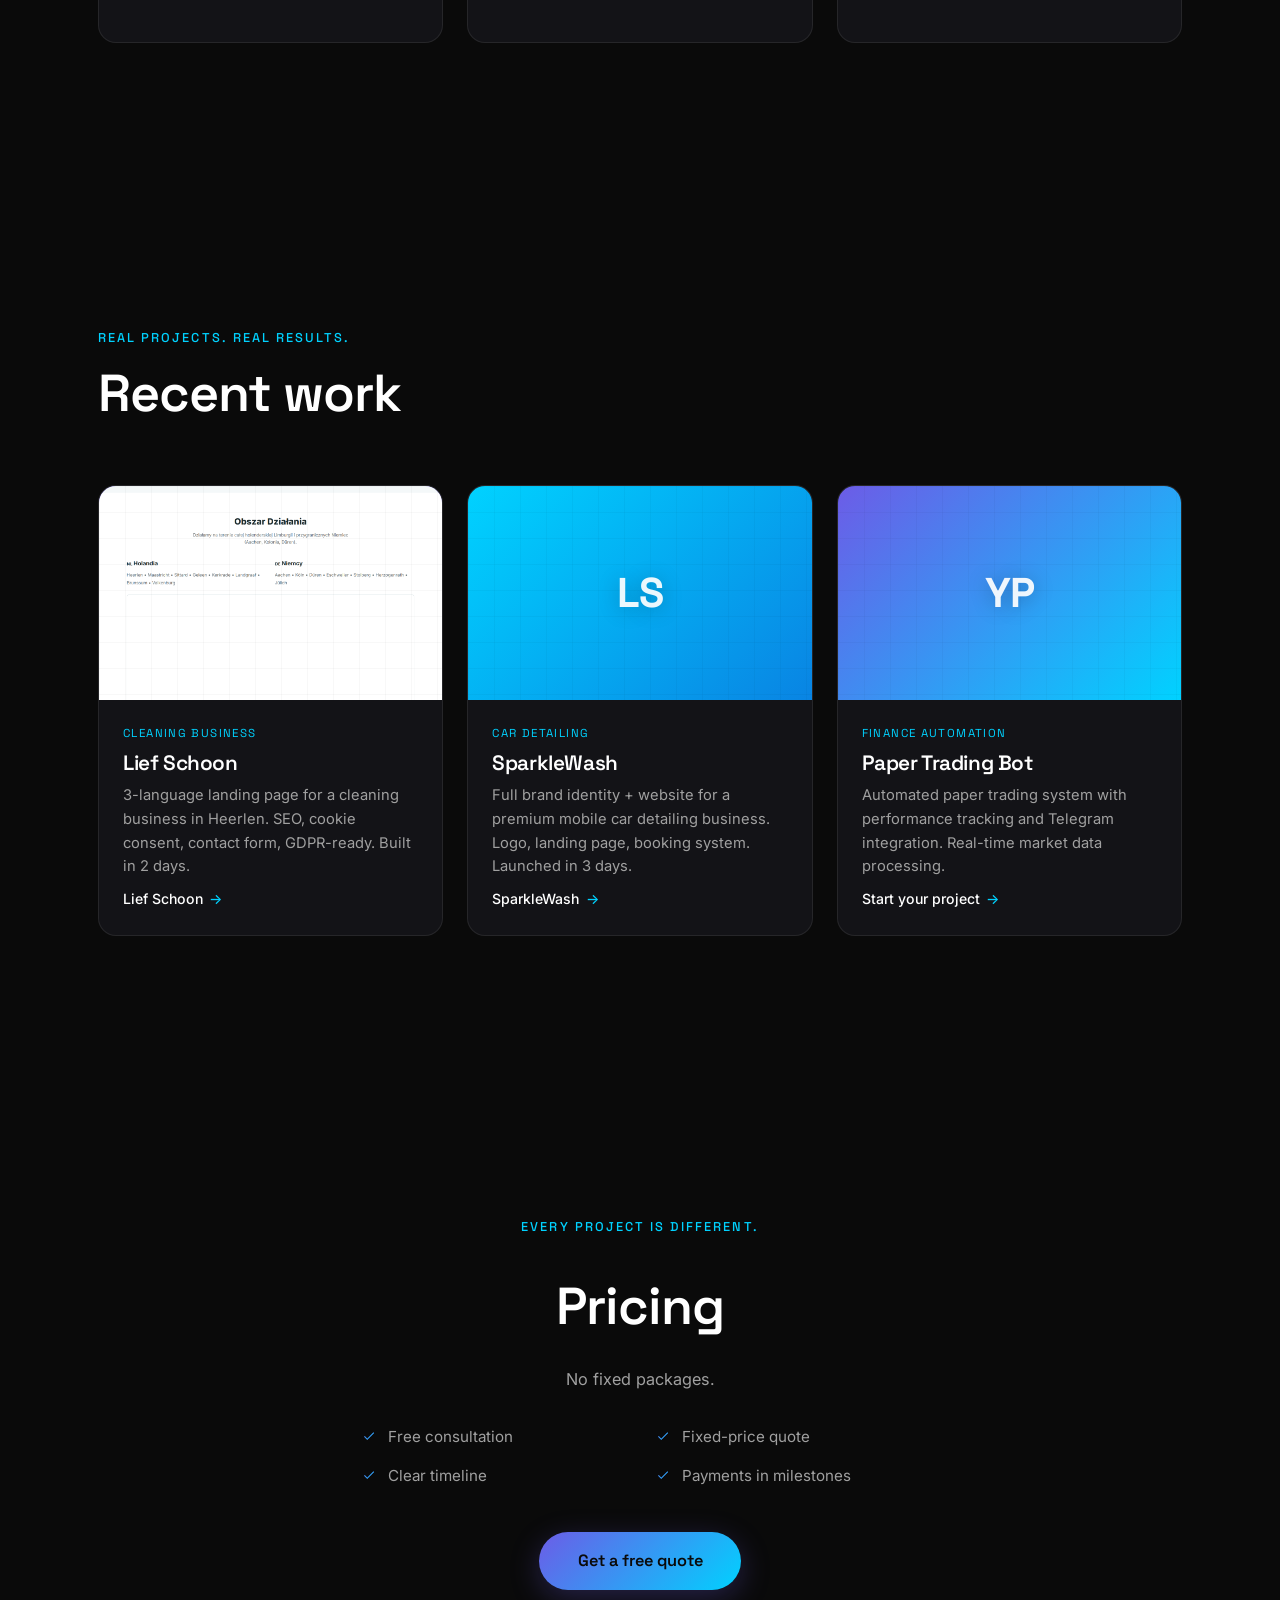
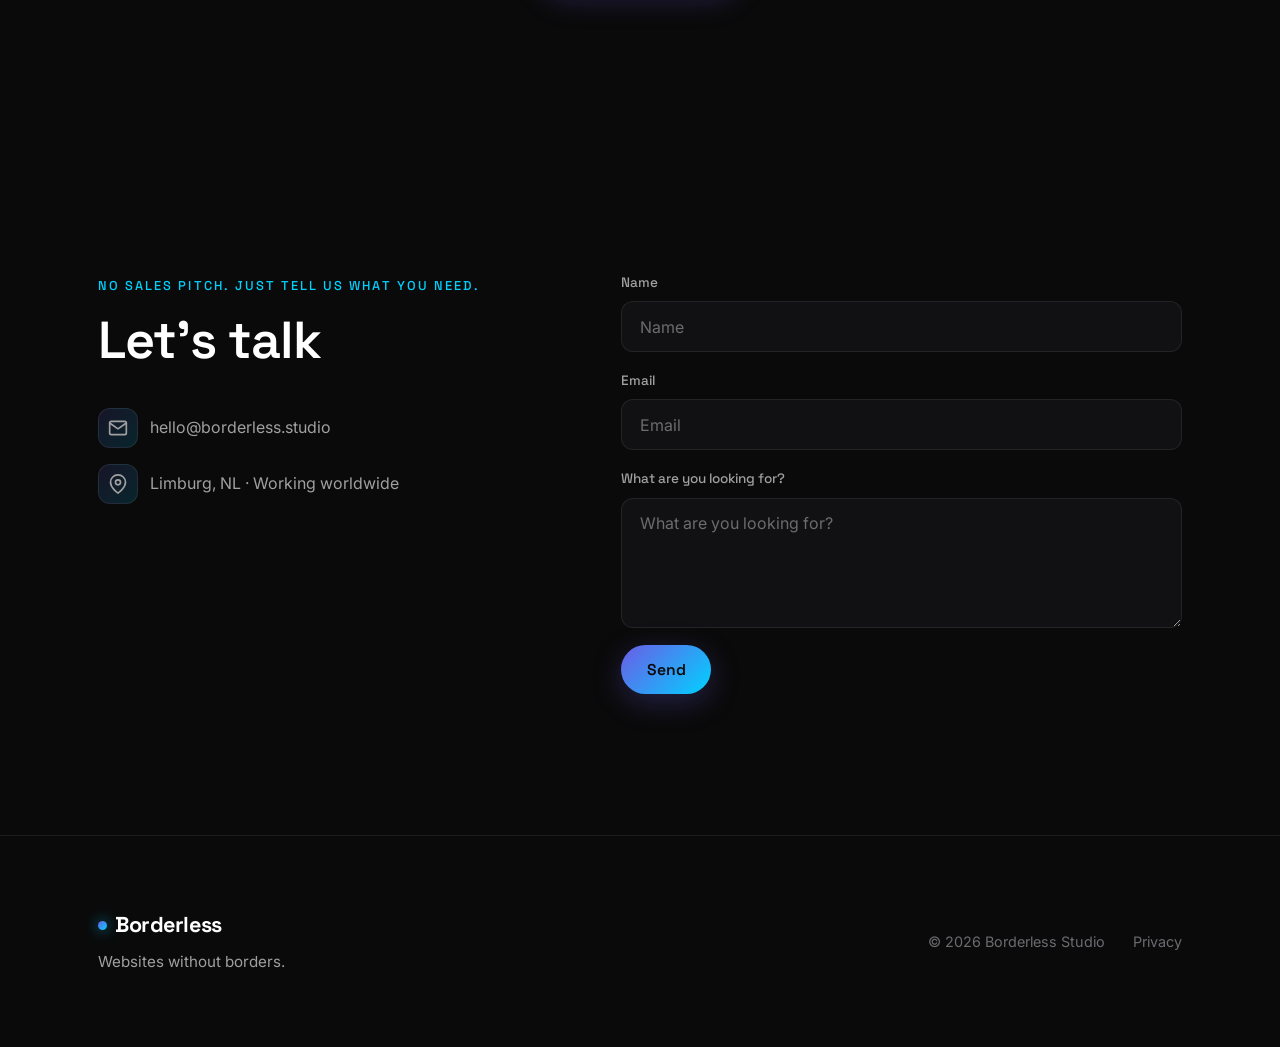
==== commit e582ab0b: "fix: portfolio real case + cross-border hero + no-JS fallback (Fable)" ====
--- a/index.html
+++ b/index.html
@@ -42,7 +42,6 @@
   <!-- Umami Analytics -->
   <script defer src="https://cloud.umami.is/script.js" data-website-id="248597f5-c666-4ed5-89be-64bb889d6f3f"></script>
 
-  <link rel="canonical" href="https://borderless.nl/" />
   <script type="application/ld+json">
   {
     "@context": "https://schema.org",
@@ -100,11 +99,11 @@
         <span class="grid"></span>
       </div>
       <div class="container hero-inner">
-        <span class="hero-tag" data-i18n="hero.tag" data-reveal>Websites without borders</span>
+        <span class="hero-tag" data-i18n="hero.tag" data-reveal>NL ↔ PL · Web design without borders</span>
         <h1 data-reveal data-delay="1">
-          <span data-i18n="hero.title">Your digital presence, without limits.</span>
+          <span data-i18n="hero.title">Web design agency from the Netherlands. For Polish and Dutch businesses.</span>
         </h1>
-        <p class="hero-desc" data-i18n="hero.desc" data-reveal data-delay="2">We build fast, AI-powered websites. Multilingual by default. Launched in days, not weeks. For businesses that think across borders.</p>
+        <p class="hero-desc" data-i18n="hero.desc" data-reveal data-delay="2">We build fast, multilingual websites that connect markets. Dutch quality, Polish roots — launched in days, not weeks. NL · PL · EN · DE.</p>
         <div class="hero-actions" data-reveal data-delay="3">
           <a href="#work" class="btn btn-primary"><span data-i18n="hero.cta">See our work</span> ↓</a>
           <span class="hero-secondary" data-i18n="hero.secondary">Or scroll down — we've got more</span>
@@ -123,7 +122,7 @@
         <div class="grid-3">
           <!-- Websites -->
           <article class="card" data-reveal>
-            <div class="card-icon" aria-hidden="true">⚡</div>
+            <div class="card-icon" aria-hidden="true"><svg width="28" height="28" viewBox="0 0 24 24" fill="none" stroke="currentColor" stroke-width="2" stroke-linecap="round" stroke-linejoin="round" class="icon-svg"><polygon points="13 2 3 14 12 14 11 22 21 10 12 10 13 2"/></svg></div>
             <h3 data-i18n="services.websites.title">Websites</h3>
             <p class="card-desc" data-i18n="services.websites.desc">Lightning-fast, multilingual landing pages and business sites.</p>
             <ul class="card-list">
@@ -135,7 +134,7 @@
 
           <!-- Marketing -->
           <article class="card" data-reveal data-delay="1">
-            <div class="card-icon" aria-hidden="true">📈</div>
+            <div class="card-icon" aria-hidden="true"><svg width="28" height="28" viewBox="0 0 24 24" fill="none" stroke="currentColor" stroke-width="2" stroke-linecap="round" stroke-linejoin="round" class="icon-svg"><line x1="18" y1="20" x2="18" y2="10"/><line x1="12" y1="20" x2="12" y2="4"/><line x1="6" y1="20" x2="6" y2="14"/></svg></div>
             <h3 data-i18n="services.marketing.title">Digital Marketing</h3>
             <p class="card-desc" data-i18n="services.marketing.desc">Google Business Profile, local SEO, social media setup.</p>
             <ul class="card-list">
@@ -147,7 +146,7 @@
 
           <!-- Automation -->
           <article class="card" data-reveal data-delay="2">
-            <div class="card-icon" aria-hidden="true">⚙️</div>
+            <div class="card-icon" aria-hidden="true"><svg width="28" height="28" viewBox="0 0 24 24" fill="none" stroke="currentColor" stroke-width="2" stroke-linecap="round" stroke-linejoin="round" class="icon-svg"><circle cx="12" cy="12" r="3"/><path d="M19.4 15a1.65 1.65 0 0 0 .33 1.82l.06.06a2 2 0 0 1-2.83 2.83l-.06-.06a1.65 1.65 0 0 0-1.82-.33 1.65 1.65 0 0 0-1 1.51V21a2 2 0 0 1-4 0v-.09A1.65 1.65 0 0 0 9 19.4a1.65 1.65 0 0 0-1.82.33l-.06.06a2 2 0 0 1-2.83-2.83l.06-.06A1.65 1.65 0 0 0 4.68 15a1.65 1.65 0 0 0-1.51-1H3a2 2 0 0 1 0-4h.09A1.65 1.65 0 0 0 4.6 9a1.65 1.65 0 0 0-.33-1.82l-.06-.06a2 2 0 0 1 2.83-2.83l.06.06A1.65 1.65 0 0 0 9 4.68a1.65 1.65 0 0 0 1-1.51V3a2 2 0 0 1 4 0v.09a1.65 1.65 0 0 0 1 1.51 1.65 1.65 0 0 0 1.82-.33l.06-.06a2 2 0 0 1 2.83 2.83l-.06.06A1.65 1.65 0 0 0 19.4 9a1.65 1.65 0 0 0 1.51 1H21a2 2 0 0 1 0 4h-.09a1.65 1.65 0 0 0-1.51 1z"/></svg></div>
             <h3 data-i18n="services.automation.title">Automation</h3>
             <p class="card-desc" data-i18n="services.automation.desc">Custom scripts, cron jobs, data pipelines.</p>
             <ul class="card-list">
@@ -169,41 +168,43 @@
         </div>
 
         <div class="work-grid">
-          <!-- Case 1 -->
+          <!-- Case 1: SparkleWash -->
           <article class="work-card" data-reveal>
-            <div class="work-thumb work-thumb-1" aria-hidden="true"><span class="mark">LS</span></div>
+            <div class="work-thumb work-thumb-1" aria-hidden="true">
+              <img src="images/sparklewash.png" alt="SparkleWash — upholstery cleaning website" loading="lazy" />
+            </div>
             <div class="work-body">
-              <span class="work-tag" data-i18n="work.case1.tag">Cleaning business</span>
-              <h3 data-i18n="work.case1.title">Lief Schoon</h3>
-              <p data-i18n="work.case1.desc">3-language landing page for a cleaning business in Heerlen.</p>
-              <a class="work-link" data-i18n-href="work.case1.link" href="https://liefschoon.nl" target="_blank" rel="noopener">
-                <span data-i18n="work.case1.title">Lief Schoon</span> <span class="arr">→</span>
+              <span class="work-tag" data-i18n="work.case1.tag">Upholstery Cleaning</span>
+              <h3 data-i18n="work.case1.title">SparkleWash</h3>
+              <p data-i18n="work.case1.desc">Full website design &amp; development for a professional upholstery cleaning business. Multi-language (NL/DE/EN/PL), price calculator, before/after gallery, SEO, hosting, Google Maps integration. Launched in 3 days.</p>
+              <a class="work-link" data-i18n-href="work.case1.link" href="https://sparklewash.nl" target="_blank" rel="noopener">
+                <span data-i18n="work.case1.title">SparkleWash</span> <span class="arr">→</span>
               </a>
             </div>
           </article>
 
-          <!-- Case 2 -->
+          <!-- Case 2: Lief Schoon -->
           <article class="work-card" data-reveal data-delay="1">
-            <div class="work-thumb work-thumb-2" aria-hidden="true"><span class="mark">SW</span></div>
+            <div class="work-thumb work-thumb-2" aria-hidden="true"><span class="mark">LS</span></div>
             <div class="work-body">
-              <span class="work-tag" data-i18n="work.case2.tag">Car detailing</span>
-              <h3 data-i18n="work.case2.title">SparkleWash</h3>
-              <p data-i18n="work.case2.desc">Full brand identity + website for a premium mobile car detailing business. Logo, landing page, booking system. Launched in 3 days.</p>
-              <a class="work-link" data-i18n-href="work.case2.link" href="https://sparklewash.nl" target="_blank" rel="noopener">
-                <span data-i18n="work.case2.title">SparkleWash</span> <span class="arr">→</span>
+              <span class="work-tag" data-i18n="work.case2.tag">Cleaning Business</span>
+              <h3 data-i18n="work.case2.title">Lief Schoon</h3>
+              <p data-i18n="work.case2.desc">Multi-language landing page for a cleaning business in Heerlen. Design, development, SEO, cookie consent, contact form, hosting. NL · EN · PL. Built in 2 days.</p>
+              <a class="work-link" data-i18n-href="work.case2.link" href="https://jlewandowski2420-creator.github.io/lief-schoon/" target="_blank" rel="noopener">
+                <span data-i18n="work.case2.title">Lief Schoon</span> <span class="arr">→</span>
               </a>
             </div>
           </article>
 
-          <!-- Case 3 -->
+          <!-- Case 3: Your Project -->
           <article class="work-card" data-reveal data-delay="2">
-            <div class="work-thumb work-thumb-3" aria-hidden="true"><span class="mark">PT</span></div>
+            <div class="work-thumb work-thumb-3" aria-hidden="true"><span class="mark">YP</span></div>
             <div class="work-body">
-              <span class="work-tag" data-i18n="work.case3.tag">Finance automation</span>
-              <h3 data-i18n="work.case3.title">Paper Trading Bot</h3>
-              <p data-i18n="work.case3.desc">Automated paper trading system with performance tracking.</p>
-              <a class="work-link" data-i18n-href="work.case3.link" href="#">
-                <span data-i18n="work.case3.title">Paper Trading Bot</span> <span class="arr">→</span>
+              <span class="work-tag" data-i18n="work.case3.tag">Your Project</span>
+              <h3 data-i18n="work.case3.title">Your Business Here</h3>
+              <p data-i18n="work.case3.desc">Got a business in the Netherlands or Poland? Let's build something that works across borders. Website, SEO, multi-language — we handle it all.</p>
+              <a class="work-link" href="#contact">
+                <span data-i18n="work.case3.cta">Start your project</span> <span class="arr">→</span>
               </a>
             </div>
           </article>
@@ -240,11 +241,11 @@
             </div>
             <div class="contact-meta">
               <a href="mailto:hello@borderless.studio">
-                <span class="ic" aria-hidden="true">✉</span>
+                <span class="ic" aria-hidden="true"><svg width="20" height="20" viewBox="0 0 24 24" fill="none" stroke="currentColor" stroke-width="2" stroke-linecap="round" stroke-linejoin="round"><path d="M4 4h16c1.1 0 2 .9 2 2v12c0 1.1-.9 2-2 2H4c-1.1 0-2-.9-2-2V6c0-1.1.9-2 2-2z"/><polyline points="22,6 12,13 2,6"/></svg></span>
                 <span data-i18n="contact.email_label">hello@borderless.studio</span>
               </a>
               <span>
-                <span class="ic" aria-hidden="true">📍</span>
+                <span class="ic" aria-hidden="true"><svg width="20" height="20" viewBox="0 0 24 24" fill="none" stroke="currentColor" stroke-width="2" stroke-linecap="round" stroke-linejoin="round"><path d="M21 10c0 7-9 13-9 13s-9-6-9-13a9 9 0 0 1 18 0z"/><circle cx="12" cy="10" r="3"/></svg></span>
                 <span data-i18n="contact.location">Limburg, NL · Working worldwide</span>
               </span>
             </div>
@@ -298,5 +299,16 @@
   </div>
 
   <script src="js/main.js"></script>
+
+  <!-- No-JS fallback -->
+  <noscript>
+    <style>
+      [data-reveal] { opacity: 1 !important; transform: none !important; }
+      .cookie { display: none; }
+    </style>
+    <div style="background:#6C5CE7;color:#fff;text-align:center;padding:10px;font-family:system-ui;font-size:14px;">
+      JavaScript is disabled. The site works fine — navigation, content, and forms are all available.
+    </div>
+  </noscript>
 </body>
 </html>
--- a/css/styles.css
+++ b/css/styles.css
@@ -339,7 +339,10 @@
   background: var(--gradient-soft);
   border: 1px solid var(--border);
   margin-bottom: 1.5rem;
-}
+  color: var(--accent-2);
+}
+.card-icon svg { width: 28px; height: 28px; }
+.icon-svg { color: inherit; }
 .card h3 { font-size: 1.5rem; margin-bottom: 0.75rem; }
 .card-desc { color: var(--text-soft); font-size: 0.98rem; margin-bottom: 1.5rem; }
 
@@ -384,6 +387,13 @@
   overflow: hidden;
   display: grid;
   place-items: center;
+}
+.work-thumb img {
+  width: 100%;
+  height: 100%;
+  object-fit: cover;
+  position: absolute;
+  inset: 0;
 }
 .work-thumb::after {
   content: '';
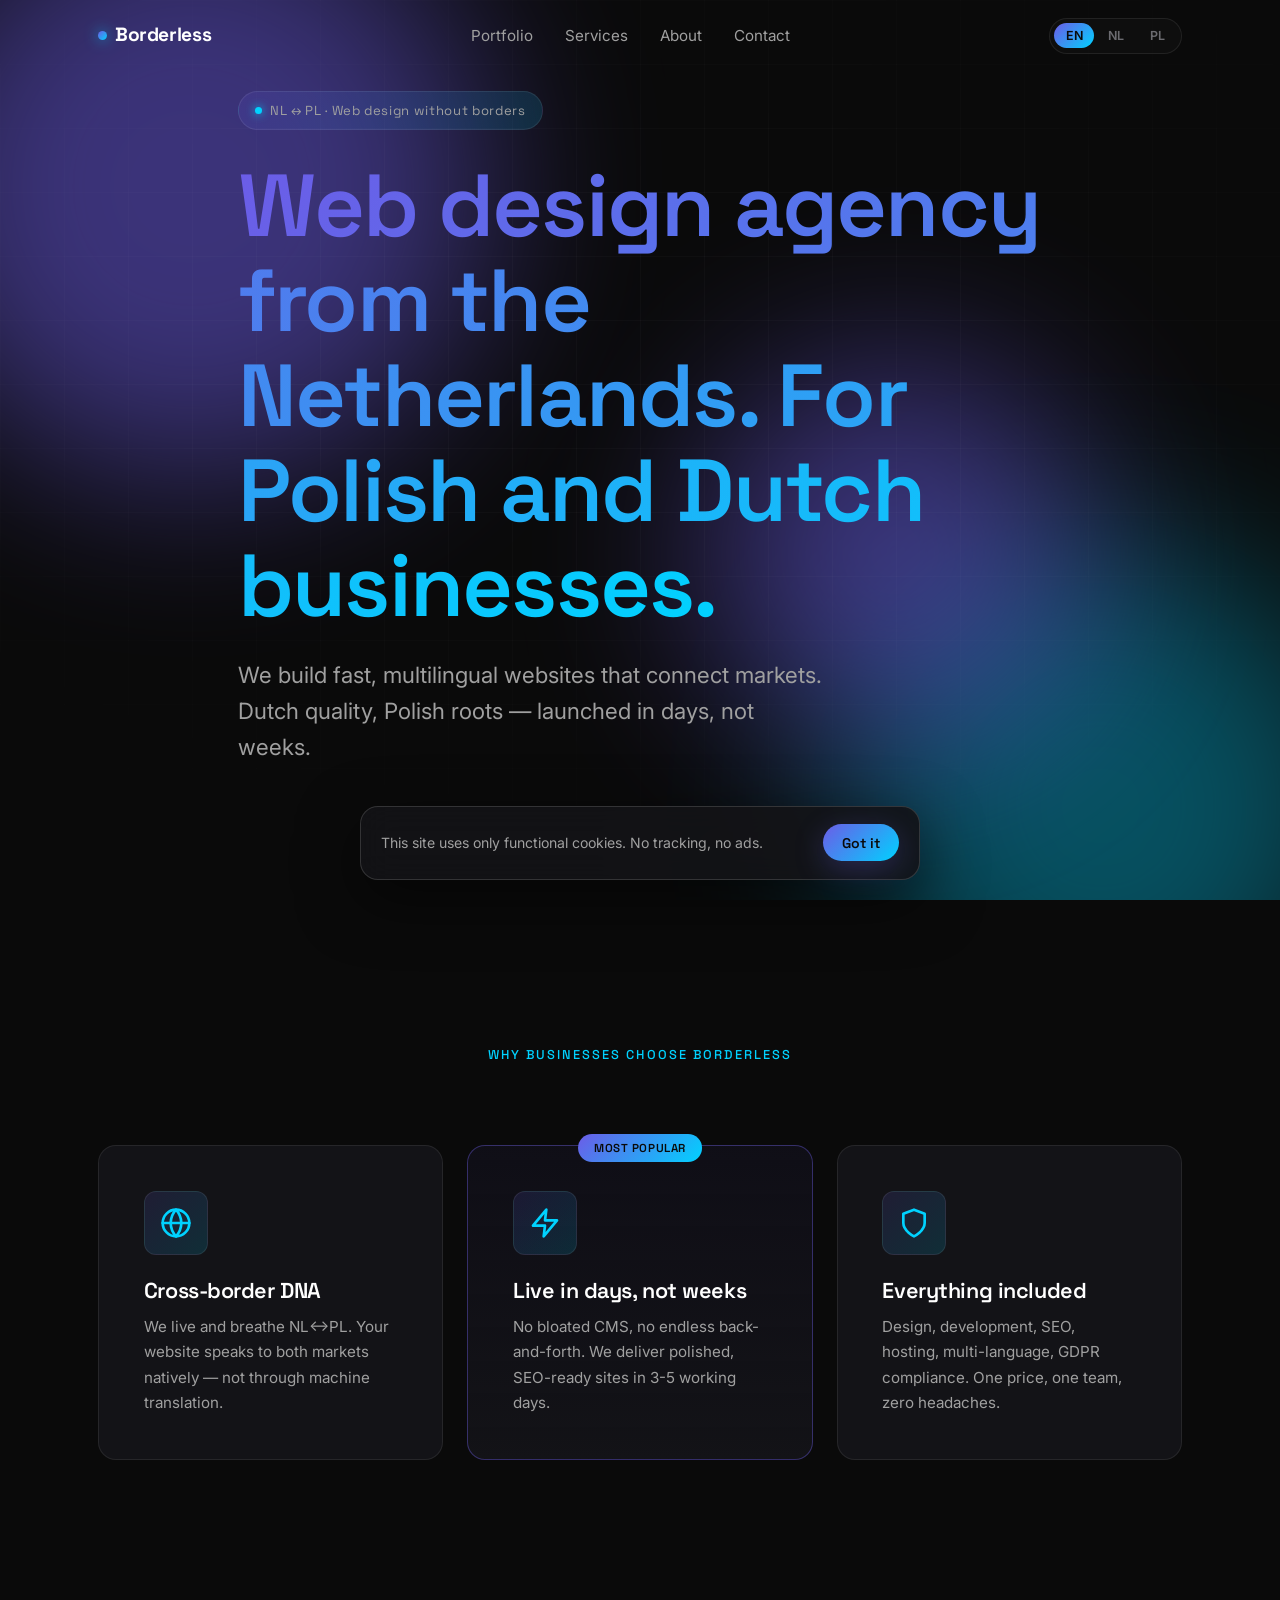
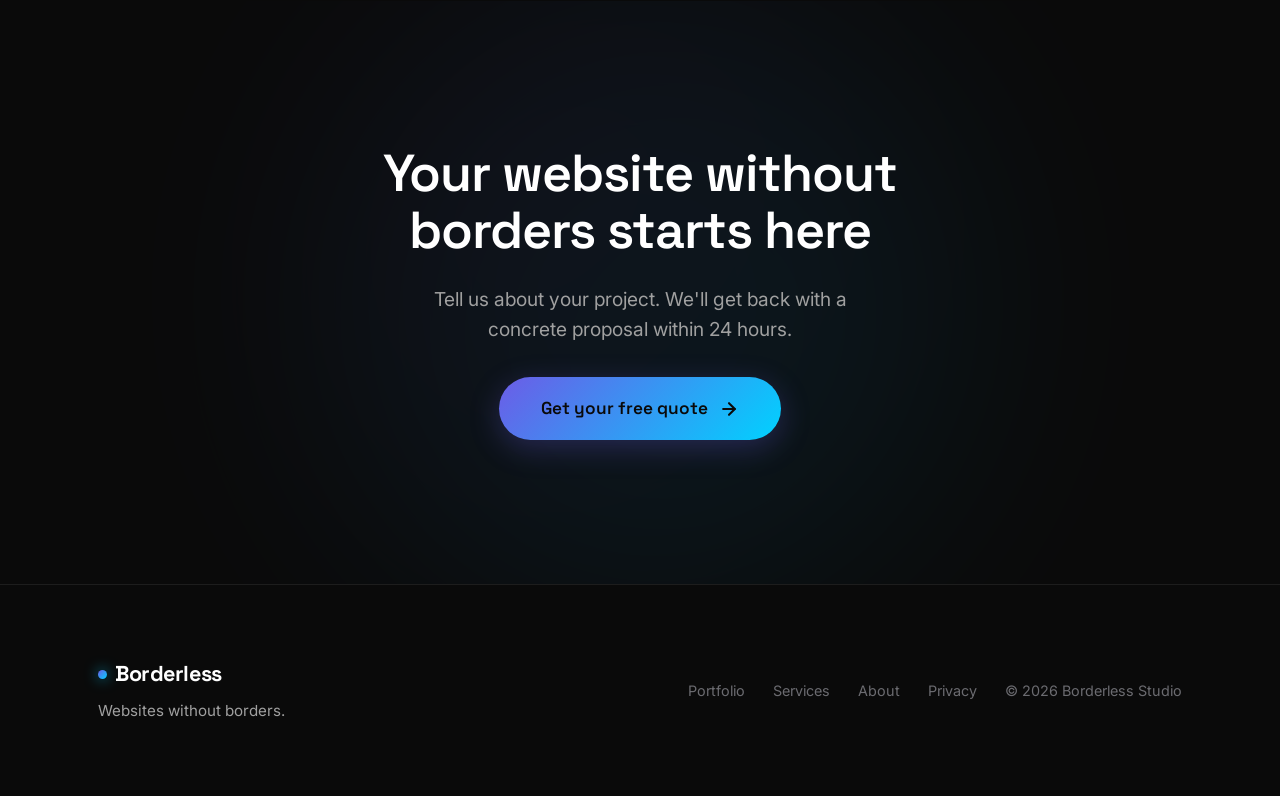
==== commit ec48d3bc: "Rebuild landing page: premium hero with gradient, particles, selling points, CTA section. Update CSS" ====
--- a/index.html
+++ b/index.html
@@ -70,10 +70,10 @@
       <a href="#top" class="brand"><span class="dot"></span>Borderless</a>
 
       <nav class="nav-links" aria-label="Primary">
-        <a href="#work" data-i18n="nav.work">Work</a>
-        <a href="#services" data-i18n="nav.services">Services</a>
-        <a href="#pricing" data-i18n="nav.pricing">Pricing</a>
-        <a href="#contact" data-i18n="nav.contact">Contact</a>
+        <a href="portfolio.html" data-i18n="nav.portfolio">Portfolio</a>
+        <a href="services.html" data-i18n="nav.services">Services</a>
+        <a href="about.html" data-i18n="nav.about">About</a>
+        <a href="contact.html" data-i18n="nav.contact">Contact</a>
       </nav>
 
       <div class="nav-right">
@@ -92,190 +92,91 @@
   <main id="top">
 
     <!-- ============ HERO ============ -->
-    <section class="hero">
+    <section class="hero hero-premium">
       <div class="hero-bg" aria-hidden="true">
         <span class="orb orb-1"></span>
         <span class="orb orb-2"></span>
+        <span class="orb orb-3"></span>
         <span class="grid"></span>
+        <div class="hero-particles" aria-hidden="true">
+          <span class="particle p1"></span>
+          <span class="particle p2"></span>
+          <span class="particle p3"></span>
+          <span class="particle p4"></span>
+          <span class="particle p5"></span>
+          <span class="particle p6"></span>
+        </div>
       </div>
       <div class="container hero-inner">
-        <span class="hero-tag" data-i18n="hero.tag" data-reveal>NL ↔ PL · Web design without borders</span>
+        <span class="hero-tag pulse" data-i18n="hero.tag" data-reveal>NL ↔ PL · Web design without borders</span>
         <h1 data-reveal data-delay="1">
-          <span data-i18n="hero.title">Web design agency from the Netherlands. For Polish and Dutch businesses.</span>
+          <span class="gradient-text" data-i18n="hero.title">Websites that cross borders. Built for Dutch and Polish businesses.</span>
         </h1>
-        <p class="hero-desc" data-i18n="hero.desc" data-reveal data-delay="2">We build fast, multilingual websites that connect markets. Dutch quality, Polish roots — launched in days, not weeks. NL · PL · EN · DE.</p>
+        <p class="hero-desc" data-i18n="hero.desc" data-reveal data-delay="2">We design and build fast, multilingual websites that open new markets. Dutch quality, Polish roots — live in days, not weeks.</p>
         <div class="hero-actions" data-reveal data-delay="3">
-          <a href="#work" class="btn btn-primary"><span data-i18n="hero.cta">See our work</span> ↓</a>
-          <span class="hero-secondary" data-i18n="hero.secondary">Or scroll down — we've got more</span>
-        </div>
+          <a href="contact.html" class="btn btn-primary btn-xl">
+            <span data-i18n="hero.cta">Let's build something great</span>
+            <svg width="20" height="20" viewBox="0 0 24 24" fill="none" stroke="currentColor" stroke-width="2.5" stroke-linecap="round" stroke-linejoin="round"><line x1="5" y1="12" x2="19" y2="12"/><polyline points="12 5 19 12 12 19"/></svg>
+          </a>
+          <span class="hero-secondary" data-i18n="hero.secondary">Free quote in 24h — no strings attached</span>
+        </div>
+      </div>
+      <div class="hero-scroll" aria-hidden="true">
+        <span></span>
       </div>
     </section>
 
-    <!-- ============ SERVICES ============ -->
-    <section class="section" id="services">
+    <!-- ============ SELLING POINTS ============ -->
+    <section class="section" id="selling-points">
       <div class="container">
-        <div class="section-head" data-reveal>
-          <span class="eyebrow" data-i18n="services.subtitle">Three things. Done really well.</span>
-          <h2 class="section-title" data-i18n="services.title">What we do</h2>
-        </div>
-
-        <div class="grid-3">
-          <!-- Websites -->
-          <article class="card" data-reveal>
-            <div class="card-icon" aria-hidden="true"><svg width="28" height="28" viewBox="0 0 24 24" fill="none" stroke="currentColor" stroke-width="2" stroke-linecap="round" stroke-linejoin="round" class="icon-svg"><polygon points="13 2 3 14 12 14 11 22 21 10 12 10 13 2"/></svg></div>
-            <h3 data-i18n="services.websites.title">Websites</h3>
-            <p class="card-desc" data-i18n="services.websites.desc">Lightning-fast, multilingual landing pages and business sites.</p>
-            <ul class="card-list">
-              <li data-i18n="services.websites.items.0">Multilingual (EN/NL/PL/DE)</li>
-              <li data-i18n="services.websites.items.1">SEO + structured data built in</li>
-              <li data-i18n="services.websites.items.2">Delivered in 3-5 days</li>
-            </ul>
+        <div class="section-head selling-head" data-reveal>
+          <span class="eyebrow" data-i18n="landing.selling_title">Why businesses choose Borderless</span>
+        </div>
+
+        <div class="selling-grid">
+          <article class="selling-card" data-reveal>
+            <div class="selling-icon">
+              <svg width="32" height="32" viewBox="0 0 24 24" fill="none" stroke="currentColor" stroke-width="2" stroke-linecap="round" stroke-linejoin="round"><circle cx="12" cy="12" r="10"/><line x1="2" y1="12" x2="22" y2="12"/><path d="M12 2a15.3 15.3 0 0 1 4 10 15.3 15.3 0 0 1-4 10 15.3 15.3 0 0 1-4-10 15.3 15.3 0 0 1 4-10z"/></svg>
+            </div>
+            <h3 class="selling-title" data-i18n="landing.selling1_title">Cross-border DNA</h3>
+            <p class="selling-desc" data-i18n="landing.selling1_desc">We live and breathe NL↔PL. Your website speaks to both markets natively — not through machine translation.</p>
           </article>
 
-          <!-- Marketing -->
-          <article class="card" data-reveal data-delay="1">
-            <div class="card-icon" aria-hidden="true"><svg width="28" height="28" viewBox="0 0 24 24" fill="none" stroke="currentColor" stroke-width="2" stroke-linecap="round" stroke-linejoin="round" class="icon-svg"><line x1="18" y1="20" x2="18" y2="10"/><line x1="12" y1="20" x2="12" y2="4"/><line x1="6" y1="20" x2="6" y2="14"/></svg></div>
-            <h3 data-i18n="services.marketing.title">Digital Marketing</h3>
-            <p class="card-desc" data-i18n="services.marketing.desc">Google Business Profile, local SEO, social media setup.</p>
-            <ul class="card-list">
-              <li data-i18n="services.marketing.items.0">Google Business optimization</li>
-              <li data-i18n="services.marketing.items.1">Local SEO for your city/region</li>
-              <li data-i18n="services.marketing.items.2">Social media setup & strategy</li>
-            </ul>
+          <article class="selling-card featured" data-reveal data-delay="1">
+            <div class="selling-badge" data-i18n="landing.selling2_badge">Most popular</div>
+            <div class="selling-icon">
+              <svg width="32" height="32" viewBox="0 0 24 24" fill="none" stroke="currentColor" stroke-width="2" stroke-linecap="round" stroke-linejoin="round"><polygon points="13 2 3 14 12 14 11 22 21 10 12 10 13 2"/></svg>
+            </div>
+            <h3 class="selling-title" data-i18n="landing.selling2_title">Live in days, not weeks</h3>
+            <p class="selling-desc" data-i18n="landing.selling2_desc">No bloated CMS, no endless back-and-forth. We deliver polished, SEO-ready sites in 3-5 working days.</p>
           </article>
 
-          <!-- Automation -->
-          <article class="card" data-reveal data-delay="2">
-            <div class="card-icon" aria-hidden="true"><svg width="28" height="28" viewBox="0 0 24 24" fill="none" stroke="currentColor" stroke-width="2" stroke-linecap="round" stroke-linejoin="round" class="icon-svg"><circle cx="12" cy="12" r="3"/><path d="M19.4 15a1.65 1.65 0 0 0 .33 1.82l.06.06a2 2 0 0 1-2.83 2.83l-.06-.06a1.65 1.65 0 0 0-1.82-.33 1.65 1.65 0 0 0-1 1.51V21a2 2 0 0 1-4 0v-.09A1.65 1.65 0 0 0 9 19.4a1.65 1.65 0 0 0-1.82.33l-.06.06a2 2 0 0 1-2.83-2.83l.06-.06A1.65 1.65 0 0 0 4.68 15a1.65 1.65 0 0 0-1.51-1H3a2 2 0 0 1 0-4h.09A1.65 1.65 0 0 0 4.6 9a1.65 1.65 0 0 0-.33-1.82l-.06-.06a2 2 0 0 1 2.83-2.83l.06.06A1.65 1.65 0 0 0 9 4.68a1.65 1.65 0 0 0 1-1.51V3a2 2 0 0 1 4 0v.09a1.65 1.65 0 0 0 1 1.51 1.65 1.65 0 0 0 1.82-.33l.06-.06a2 2 0 0 1 2.83 2.83l-.06.06A1.65 1.65 0 0 0 19.4 9a1.65 1.65 0 0 0 1.51 1H21a2 2 0 0 1 0 4h-.09a1.65 1.65 0 0 0-1.51 1z"/></svg></div>
-            <h3 data-i18n="services.automation.title">Automation</h3>
-            <p class="card-desc" data-i18n="services.automation.desc">Custom scripts, cron jobs, data pipelines.</p>
-            <ul class="card-list">
-              <li data-i18n="services.automation.items.0">Lead generation systems</li>
-              <li data-i18n="services.automation.items.1">Email & invoicing automation</li>
-              <li data-i18n="services.automation.items.2">Custom dashboards & alerts</li>
-            </ul>
+          <article class="selling-card" data-reveal data-delay="2">
+            <div class="selling-icon">
+              <svg width="32" height="32" viewBox="0 0 24 24" fill="none" stroke="currentColor" stroke-width="2" stroke-linecap="round" stroke-linejoin="round"><path d="M12 22s8-4 8-10V5l-8-3-8 3v7c0 6 8 10 8 10z"/></svg>
+            </div>
+            <h3 class="selling-title" data-i18n="landing.selling3_title">Everything included</h3>
+            <p class="selling-desc" data-i18n="landing.selling3_desc">Design, development, SEO, hosting, multi-language, GDPR compliance. One price, one team, zero headaches.</p>
           </article>
         </div>
       </div>
     </section>
 
-    <!-- ============ WORK ============ -->
-    <section class="section" id="work">
-      <div class="container">
-        <div class="section-head" data-reveal>
-          <span class="eyebrow" data-i18n="work.subtitle">Real projects. Real results.</span>
-          <h2 class="section-title" data-i18n="work.title">Recent work</h2>
-        </div>
-
-        <div class="work-grid">
-          <!-- Case 1: SparkleWash -->
-          <article class="work-card" data-reveal>
-            <div class="work-thumb work-thumb-1" aria-hidden="true">
-              <img src="images/sparklewash.png" alt="SparkleWash — upholstery cleaning website" loading="lazy" />
-            </div>
-            <div class="work-body">
-              <span class="work-tag" data-i18n="work.case1.tag">Upholstery Cleaning</span>
-              <h3 data-i18n="work.case1.title">SparkleWash</h3>
-              <p data-i18n="work.case1.desc">Full website design &amp; development for a professional upholstery cleaning business. Multi-language (NL/DE/EN/PL), price calculator, before/after gallery, SEO, hosting, Google Maps integration. Launched in 3 days.</p>
-              <a class="work-link" data-i18n-href="work.case1.link" href="https://sparklewash.nl" target="_blank" rel="noopener">
-                <span data-i18n="work.case1.title">SparkleWash</span> <span class="arr">→</span>
-              </a>
-            </div>
-          </article>
-
-          <!-- Case 2: Lief Schoon -->
-          <article class="work-card" data-reveal data-delay="1">
-            <div class="work-thumb work-thumb-2" aria-hidden="true"><span class="mark">LS</span></div>
-            <div class="work-body">
-              <span class="work-tag" data-i18n="work.case2.tag">Cleaning Business</span>
-              <h3 data-i18n="work.case2.title">Lief Schoon</h3>
-              <p data-i18n="work.case2.desc">Multi-language landing page for a cleaning business in Heerlen. Design, development, SEO, cookie consent, contact form, hosting. NL · EN · PL. Built in 2 days.</p>
-              <a class="work-link" data-i18n-href="work.case2.link" href="https://jlewandowski2420-creator.github.io/lief-schoon/" target="_blank" rel="noopener">
-                <span data-i18n="work.case2.title">Lief Schoon</span> <span class="arr">→</span>
-              </a>
-            </div>
-          </article>
-
-          <!-- Case 3: Your Project -->
-          <article class="work-card" data-reveal data-delay="2">
-            <div class="work-thumb work-thumb-3" aria-hidden="true"><span class="mark">YP</span></div>
-            <div class="work-body">
-              <span class="work-tag" data-i18n="work.case3.tag">Your Project</span>
-              <h3 data-i18n="work.case3.title">Your Business Here</h3>
-              <p data-i18n="work.case3.desc">Got a business in the Netherlands or Poland? Let's build something that works across borders. Website, SEO, multi-language — we handle it all.</p>
-              <a class="work-link" href="#contact">
-                <span data-i18n="work.case3.cta">Start your project</span> <span class="arr">→</span>
-              </a>
-            </div>
-          </article>
-        </div>
+    <!-- ============ CTA ============ -->
+    <section class="section cta-section">
+      <div class="cta-bg" aria-hidden="true">
+        <span class="orb orb-cta"></span>
+      </div>
+      <div class="container cta-inner" data-reveal>
+        <h2 class="cta-title" data-i18n="landing.cta_title">Your website without borders starts here</h2>
+        <p class="cta-text" data-i18n="landing.cta_text">Tell us about your project. We'll get back with a concrete proposal within 24 hours.</p>
+        <a href="contact.html" class="btn btn-primary btn-xl cta-btn">
+          <span data-i18n="landing.cta_button">Get your free quote</span>
+          <svg width="20" height="20" viewBox="0 0 24 24" fill="none" stroke="currentColor" stroke-width="2.5" stroke-linecap="round" stroke-linejoin="round"><line x1="5" y1="12" x2="19" y2="12"/><polyline points="12 5 19 12 12 19"/></svg>
+        </a>
       </div>
     </section>
 
-    <!-- ============ PRICING ============ -->
-    <section class="section" id="pricing">
-      <div class="container">
-        <div class="pricing-single" data-reveal>
-          <span class="eyebrow" data-i18n="pricing.subtitle">Every project is different. Let's talk.</span>
-          <h2 class="section-title" data-i18n="pricing.title">Pricing</h2>
-          <p class="pricing-note" data-i18n="pricing.note">No fixed packages. We scope your project and give you a fair quote. Always transparent, never a surprise.</p>
-          <ul class="pricing-benefits">
-            <li data-i18n="pricing.list.0">Free consultation & scoping</li>
-            <li data-i18n="pricing.list.1">Fixed-price quote — no hourly billing</li>
-            <li data-i18n="pricing.list.2">Clear timeline before we start</li>
-            <li data-i18n="pricing.list.3">Payments in milestones</li>
-          </ul>
-          <a href="contact.html" class="btn btn-primary btn-lg" data-i18n="pricing.cta">Get a free quote</a>
-        </div>
-      </div>
-    </section>
-
-    <!-- ============ CONTACT ============ -->
-    <section class="section" id="contact">
-      <div class="container">
-        <div class="contact-wrap">
-          <div class="contact-info" data-reveal>
-            <div>
-              <span class="eyebrow" data-i18n="contact.subtitle">No sales pitch. Just tell us what you need.</span>
-              <h2 class="section-title" data-i18n="contact.title">Let's talk</h2>
-            </div>
-            <div class="contact-meta">
-              <a href="mailto:hello@borderless.studio">
-                <span class="ic" aria-hidden="true"><svg width="20" height="20" viewBox="0 0 24 24" fill="none" stroke="currentColor" stroke-width="2" stroke-linecap="round" stroke-linejoin="round"><path d="M4 4h16c1.1 0 2 .9 2 2v12c0 1.1-.9 2-2 2H4c-1.1 0-2-.9-2-2V6c0-1.1.9-2 2-2z"/><polyline points="22,6 12,13 2,6"/></svg></span>
-                <span data-i18n="contact.email_label">hello@borderless.studio</span>
-              </a>
-              <span>
-                <span class="ic" aria-hidden="true"><svg width="20" height="20" viewBox="0 0 24 24" fill="none" stroke="currentColor" stroke-width="2" stroke-linecap="round" stroke-linejoin="round"><path d="M21 10c0 7-9 13-9 13s-9-6-9-13a9 9 0 0 1 18 0z"/><circle cx="12" cy="10" r="3"/></svg></span>
-                <span data-i18n="contact.location">Limburg, NL · Working worldwide</span>
-              </span>
-            </div>
-          </div>
-
-          <form id="contact-form" class="form" data-reveal data-delay="1">
-            <input type="hidden" name="access_key" value="6c70aaf5-dd2a-474c-94fd-c54477efcf26" />
-            <input type="hidden" name="subject" value="New inquiry via Borderless Studio" />
-            <input type="hidden" name="from_name" value="Borderless Studio Website" />
-            <!-- honeypot -->
-            <input type="checkbox" name="botcheck" class="hp" tabindex="-1" autocomplete="off" aria-hidden="true" />
-
-            <div class="field">
-              <label for="c-name" data-i18n="contact.name">Name</label>
-              <input id="c-name" type="text" name="name" required data-i18n-attr="placeholder:contact.name" />
-            </div>
-            <div class="field">
-              <label for="c-email" data-i18n="contact.email">Email</label>
-              <input id="c-email" type="email" name="email" required data-i18n-attr="placeholder:contact.email" />
-            </div>
-            <div class="field">
-              <label for="c-msg" data-i18n="contact.message">What are you looking for?</label>
-              <textarea id="c-msg" name="message" required data-i18n-attr="placeholder:contact.message"></textarea>
-            </div>
-            <button type="submit" class="btn btn-primary" data-i18n="contact.submit">Send</button>
-            <p class="form-note" role="status" aria-live="polite"></p>
-          </form>
-        </div>
-      </div>
-    </section>
   </main>
 
   <!-- ============ FOOTER ============ -->
@@ -286,8 +187,11 @@
         <p class="footer-tagline" data-i18n="footer.tagline">Websites without borders.</p>
       </div>
       <div class="footer-right">
+        <a href="portfolio.html" data-i18n="nav.portfolio">Portfolio</a>
+        <a href="services.html" data-i18n="nav.services">Services</a>
+        <a href="about.html" data-i18n="nav.about">About</a>
+        <a href="privacy.html" data-i18n="footer.privacy">Privacy</a>
         <span data-i18n="footer.rights">© 2026 Borderless Studio</span>
-        <a href="privacy.html" data-i18n="footer.privacy">Privacy</a>
       </div>
     </div>
   </footer>
--- a/css/styles.css
+++ b/css/styles.css
@@ -496,7 +496,9 @@
   background: var(--gradient-soft);
   border: 1px solid var(--border);
   font-size: 1.1rem;
-}
+  color: var(--accent-2);
+}
+.contact-meta .ic svg { width: 20px; height: 20px; }
 
 .form { display: flex; flex-direction: column; gap: 1.1rem; }
 .field { display: flex; flex-direction: column; gap: 0.5rem; }
@@ -531,6 +533,21 @@
 .form-note.show { display: block; }
 .form-note.ok { background: rgba(0, 210, 255, 0.1); color: #7fe7ff; border: 1px solid rgba(0,210,255,0.3); }
 .form-note.err { background: rgba(255, 107, 107, 0.1); color: #ff9d9d; border: 1px solid rgba(255,107,107,0.3); }
+
+/* Active nav link */
+.nav-links a.active {
+  color: var(--text);
+}
+.nav-links a.active::after {
+  width: 100%;
+}
+
+/* Bigger CTA button */
+.btn-xl {
+  padding: 1.1rem 2.6rem;
+  font-size: 1.08rem;
+  gap: 0.7rem;
+}
 
 /* ==========================================================================
    Footer
@@ -594,6 +611,322 @@
 .page-contact { padding-top: 150px; }
 
 /* ==========================================================================
+   Premium Landing — Hero Enhancements
+   ========================================================================== */
+.hero-premium { min-height: 100svh; padding-bottom: 2rem; }
+
+.orb-3 {
+  position: absolute;
+  width: 30vw; height: 30vw;
+  background: #6C5CE7;
+  border-radius: 50%;
+  filter: blur(100px);
+  opacity: 0.25;
+  top: 40%; left: 55%;
+  animation: float 22s ease-in-out infinite;
+  animation-delay: -10s;
+}
+
+/* Floating particles */
+.hero-particles { position: absolute; inset: 0; overflow: hidden; }
+.particle {
+  position: absolute;
+  width: 4px; height: 4px;
+  background: var(--accent-2);
+  border-radius: 50%;
+  opacity: 0;
+  animation: particle-float 8s ease-in-out infinite;
+}
+.p1 { top: 18%; left: 12%; animation-delay: 0s; }
+.p2 { top: 25%; left: 75%; animation-delay: 1.5s; width: 3px; height: 3px; }
+.p3 { top: 60%; left: 20%; animation-delay: 3s; }
+.p4 { top: 70%; left: 82%; animation-delay: 4.5s; width: 3px; height: 3px; }
+.p5 { top: 35%; left: 45%; animation-delay: 6s; width: 2px; height: 2px; }
+.p6 { top: 80%; left: 55%; animation-delay: 2s; width: 3px; height: 3px; }
+
+@keyframes particle-float {
+  0%, 100% { opacity: 0; transform: translateY(0) scale(1); }
+  20% { opacity: 0.9; }
+  50% { opacity: 0.5; transform: translateY(-60px) scale(1.6); }
+  80% { opacity: 0.1; }
+}
+
+/* Pulsing tag */
+.pulse {
+  animation: pulse-glow 3s ease-in-out infinite;
+}
+@keyframes pulse-glow {
+  0%, 100% { box-shadow: 0 0 0 0 rgba(0, 210, 255, 0.3); }
+  50% { box-shadow: 0 0 20px 4px rgba(0, 210, 255, 0.15); }
+}
+
+/* Scroll indicator */
+.hero-scroll {
+  position: absolute;
+  bottom: 2rem;
+  left: 50%;
+  transform: translateX(-50%);
+  z-index: 1;
+}
+.hero-scroll span {
+  display: block;
+  width: 24px; height: 40px;
+  border: 2px solid var(--border-strong);
+  border-radius: 12px;
+  position: relative;
+}
+.hero-scroll span::after {
+  content: '';
+  position: absolute;
+  top: 8px; left: 50%;
+  width: 4px; height: 8px;
+  background: var(--accent-2);
+  border-radius: 2px;
+  transform: translateX(-50%);
+  animation: scroll-dot 2s ease-in-out infinite;
+}
+@keyframes scroll-dot {
+  0%, 100% { opacity: 0.3; transform: translateX(-50%) translateY(0); }
+  50% { opacity: 1; transform: translateX(-50%) translateY(8px); }
+}
+
+/* ==========================================================================
+   Premium Landing — Selling Points
+   ========================================================================== */
+.selling-head { text-align: center; margin-inline: auto; }
+.selling-grid {
+  display: grid;
+  grid-template-columns: repeat(3, 1fr);
+  gap: 1.5rem;
+  margin-top: 1rem;
+}
+.selling-card {
+  background: var(--bg-card);
+  border: 1px solid var(--border);
+  border-radius: var(--radius);
+  padding: clamp(2rem, 4vw, 2.8rem);
+  position: relative;
+  transition: transform 0.45s var(--ease), border-color 0.45s var(--ease), box-shadow 0.45s var(--ease);
+}
+.selling-card:hover {
+  transform: translateY(-8px);
+  border-color: var(--border-strong);
+  box-shadow: 0 20px 50px rgba(0, 0, 0, 0.3);
+}
+.selling-card.featured {
+  border-color: rgba(108, 92, 231, 0.4);
+  background: linear-gradient(180deg, rgba(108, 92, 231, 0.06), var(--bg-card));
+}
+.selling-badge {
+  position: absolute;
+  top: -12px; left: 50%;
+  transform: translateX(-50%);
+  background: var(--gradient);
+  color: #0A0A0A;
+  font-family: var(--font-head);
+  font-size: 0.72rem;
+  font-weight: 600;
+  letter-spacing: 0.05em;
+  text-transform: uppercase;
+  padding: 0.3rem 1rem;
+  border-radius: 100px;
+  white-space: nowrap;
+}
+.selling-icon {
+  width: 64px; height: 64px;
+  display: grid; place-items: center;
+  border-radius: var(--radius-sm);
+  background: var(--gradient-soft);
+  border: 1px solid var(--border);
+  color: var(--accent-2);
+  margin-bottom: 1.5rem;
+}
+.selling-title {
+  font-size: 1.35rem;
+  margin-bottom: 0.75rem;
+}
+.selling-desc {
+  color: var(--text-soft);
+  font-size: 0.95rem;
+  line-height: 1.65;
+}
+
+/* ==========================================================================
+   Premium Landing — CTA
+   ========================================================================== */
+.cta-section {
+  position: relative;
+  overflow: hidden;
+  text-align: center;
+  padding-block: clamp(5rem, 12vw, 9rem);
+}
+.cta-bg { position: absolute; inset: 0; pointer-events: none; }
+.orb-cta {
+  position: absolute;
+  width: 50vw; height: 50vw;
+  background: var(--gradient);
+  border-radius: 50%;
+  filter: blur(120px);
+  opacity: 0.08;
+  top: 50%; left: 50%;
+  transform: translate(-50%, -50%);
+}
+.cta-inner {
+  position: relative; z-index: 1;
+  max-width: 680px;
+  margin-inline: auto;
+  display: flex; flex-direction: column; align-items: center; gap: 1.5rem;
+}
+.cta-title {
+  font-family: var(--font-head);
+  font-size: clamp(2rem, 5vw, 3.25rem);
+  font-weight: 600;
+  line-height: 1.1;
+  letter-spacing: -0.02em;
+}
+.cta-text {
+  color: var(--text-soft);
+  font-size: clamp(1rem, 2vw, 1.2rem);
+  max-width: 480px;
+}
+.cta-btn { margin-top: 0.5rem; }
+
+/* ==========================================================================
+   Subpages (Portfolio / Services / About)
+   ========================================================================== */
+.page-sub { padding-top: 130px; }
+.page-head { max-width: 660px; margin-bottom: clamp(2.5rem, 6vw, 4rem); }
+.page-head .section-title { margin-bottom: 0; }
+.page-lead {
+  color: var(--text-soft);
+  font-size: clamp(1rem, 2vw, 1.15rem);
+  margin-top: 1rem;
+  max-width: 56ch;
+}
+
+/* Services detail blocks */
+.services-detail {
+  display: flex;
+  flex-direction: column;
+  gap: 2rem;
+}
+.service-block {
+  display: grid;
+  grid-template-columns: auto 1fr;
+  gap: 2rem;
+  background: var(--bg-card);
+  border: 1px solid var(--border);
+  border-radius: var(--radius);
+  padding: clamp(2rem, 4vw, 2.8rem);
+  transition: border-color 0.45s var(--ease), transform 0.45s var(--ease);
+}
+.service-block:hover { border-color: var(--border-strong); transform: translateY(-4px); }
+.service-icon {
+  width: 64px; height: 64px;
+  display: grid; place-items: center;
+  border-radius: var(--radius-sm);
+  background: var(--gradient-soft);
+  border: 1px solid var(--border);
+  color: var(--accent-2);
+  flex-shrink: 0;
+}
+.service-content h2 {
+  font-size: 1.55rem;
+  margin-bottom: 0.75rem;
+}
+.service-desc {
+  color: var(--text-soft);
+  font-size: 0.98rem;
+  margin-bottom: 1.25rem;
+  max-width: 60ch;
+}
+.service-list {
+  display: grid;
+  grid-template-columns: repeat(2, 1fr);
+  gap: 0.65rem 2rem;
+}
+.service-list li {
+  display: flex; align-items: flex-start; gap: 0.6rem;
+  font-size: 0.92rem; color: var(--text-soft);
+}
+.service-list li::before {
+  content: '';
+  flex: 0 0 auto;
+  width: 16px; height: 16px; margin-top: 3px;
+  border-radius: 50%;
+  background: var(--gradient);
+  -webkit-mask: url("data:image/svg+xml,%3Csvg xmlns='http://www.w3.org/2000/svg' viewBox='0 0 24 24'%3E%3Cpath fill='%23000' d='M9 16.17 4.83 12l-1.42 1.41L9 19 21 7l-1.41-1.41z'/%3E%3C/svg%3E") center/14px no-repeat;
+  mask: url("data:image/svg+xml,%3Csvg xmlns='http://www.w3.org/2000/svg' viewBox='0 0 24 24'%3E%3Cpath fill='%23000' d='M9 16.17 4.83 12l-1.42 1.41L9 19 21 7l-1.41-1.41z'/%3E%3C/svg%3E") center/14px no-repeat;
+}
+
+.service-cta {
+  text-align: center;
+  margin-top: 3rem;
+}
+
+/* About page */
+.about-container { max-width: 780px; }
+.about-grid {
+  display: flex;
+  flex-direction: column;
+  gap: 2rem;
+}
+.about-block {
+  background: var(--bg-card);
+  border: 1px solid var(--border);
+  border-radius: var(--radius);
+  padding: clamp(2rem, 4vw, 2.8rem);
+}
+.about-block h2 {
+  font-size: 1.45rem;
+  margin-bottom: 1rem;
+}
+.about-block p {
+  color: var(--text-soft);
+  font-size: 1rem;
+  line-height: 1.7;
+  max-width: 64ch;
+}
+.values-list {
+  display: grid;
+  grid-template-columns: repeat(2, 1fr);
+  gap: 0.8rem 2rem;
+}
+.values-list li {
+  display: flex; align-items: flex-start; gap: 0.6rem;
+  font-size: 0.98rem; color: var(--text-soft);
+}
+.values-list li::before {
+  content: '';
+  flex: 0 0 auto;
+  width: 18px; height: 18px; margin-top: 2px;
+  border-radius: 50%;
+  background: var(--gradient);
+  -webkit-mask: url("data:image/svg+xml,%3Csvg xmlns='http://www.w3.org/2000/svg' viewBox='0 0 24 24'%3E%3Cpath fill='%23000' d='M9 16.17 4.83 12l-1.42 1.41L9 19 21 7l-1.41-1.41z'/%3E%3C/svg%3E") center/14px no-repeat;
+  mask: url("data:image/svg+xml,%3Csvg xmlns='http://www.w3.org/2000/svg' viewBox='0 0 24 24'%3E%3Cpath fill='%23000' d='M9 16.17 4.83 12l-1.42 1.41L9 19 21 7l-1.41-1.41z'/%3E%3C/svg%3E") center/14px no-repeat;
+}
+.about-cta {
+  text-align: center;
+  margin-top: 3rem;
+  display: flex; flex-direction: column; align-items: center; gap: 1.25rem;
+  background: var(--bg-card);
+  border: 1px solid var(--border);
+  border-radius: var(--radius);
+  padding: clamp(2rem, 4vw, 2.8rem);
+}
+.about-cta-text {
+  color: var(--text-soft);
+  font-size: 1.05rem;
+  max-width: 480px;
+}
+
+/* Footer extended */
+.footer-right a {
+  color: var(--text-dim); font-size: 0.9rem; transition: color 0.3s var(--ease);
+}
+.footer-right a:hover { color: var(--text); }
+
+/* ==========================================================================
    Scroll reveal
    ========================================================================== */
 [data-reveal] {
@@ -616,8 +949,12 @@
    Responsive
    ========================================================================== */
 @media (max-width: 900px) {
-  .grid-3, .work-grid, .pricing-grid { grid-template-columns: 1fr; }
+  .grid-3, .work-grid, .pricing-grid, .selling-grid { grid-template-columns: 1fr; }
   .contact-wrap { grid-template-columns: 1fr; }
+  .service-block { grid-template-columns: 1fr; gap: 1.25rem; }
+  .service-list { grid-template-columns: 1fr; }
+  .values-list { grid-template-columns: 1fr; }
+  .selling-card.featured { transform: none; }
 }
 
 @media (max-width: 760px) {
@@ -642,3 +979,15 @@
   .nav.open .nav-links { opacity: 1; transform: none; pointer-events: auto; }
   .nav-links a { font-size: 1.05rem; }
 }
+
+/* ==========================================================================
+   No-JS fallback — make .reveal elements visible without JavaScript
+   The <noscript> block in HTML handles <style> injection for real no-JS.
+   This CSS rule handles the case where JS loads but IntersectionObserver
+   is not supported (old browsers).
+   ========================================================================== */
+.no-js [data-reveal],
+[data-reveal].in {
+  opacity: 1;
+  transform: none;
+}
